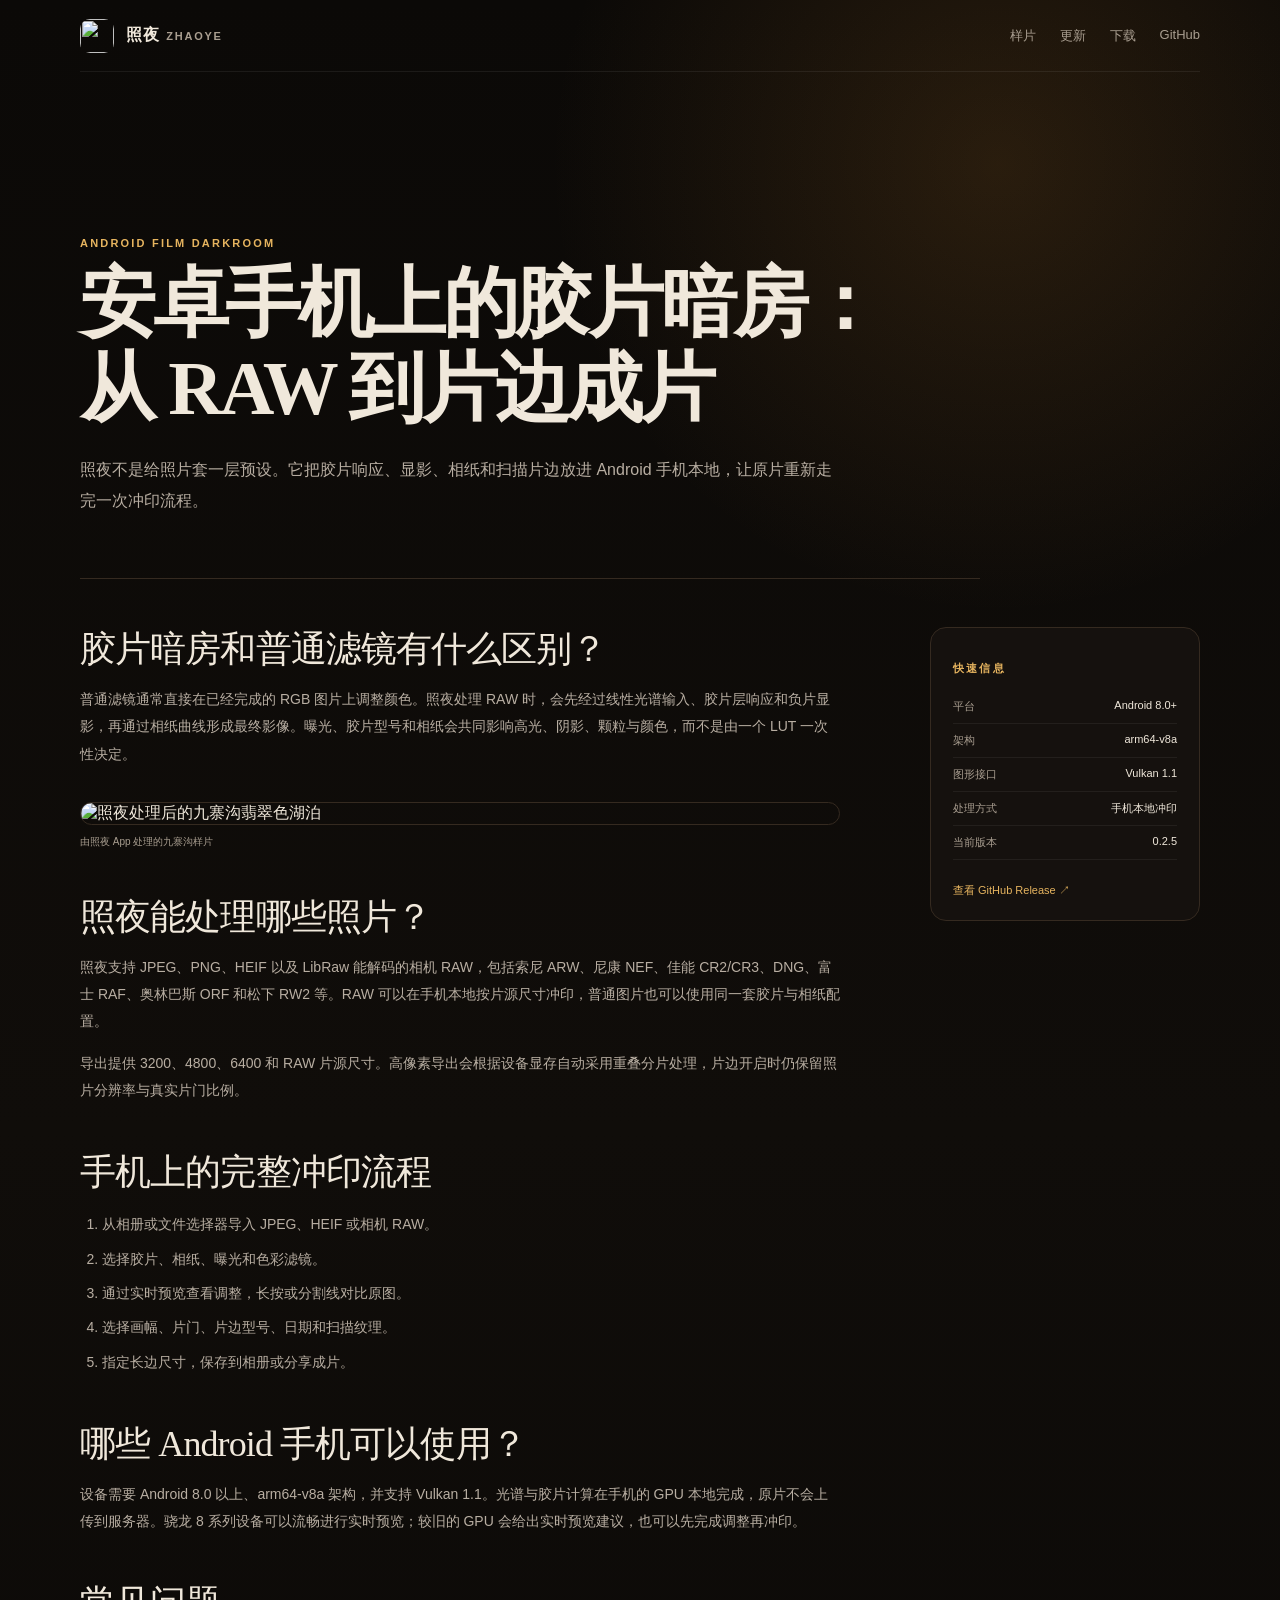
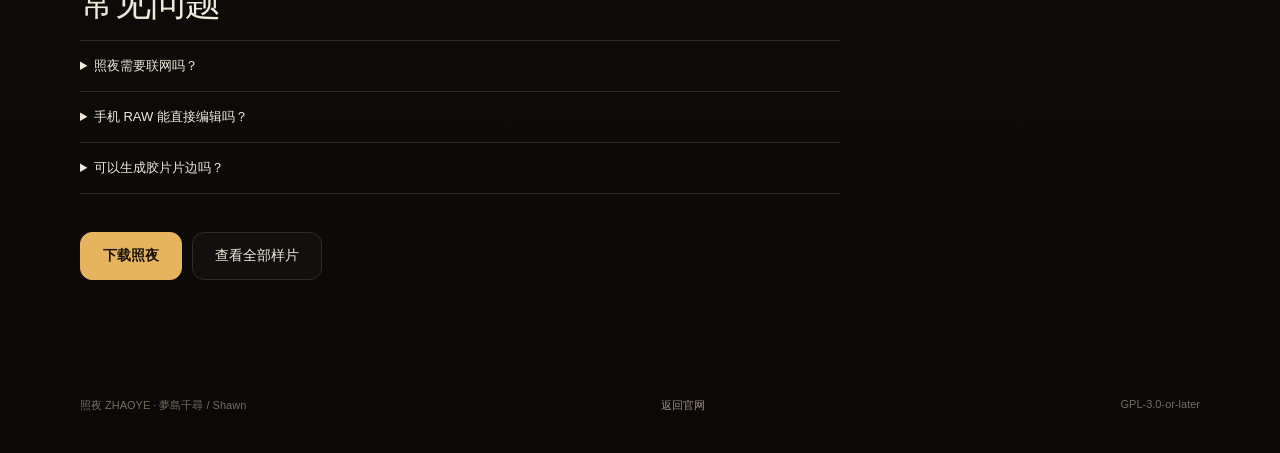
==== site/zhaoye/guides/android-film-darkroom/index.html @ 2f9734bd "完善搜索图标并新增安卓胶片暗房内容页" ====
<!doctype html>
<html lang="zh-CN">
<head>
  <meta charset="utf-8">
  <meta name="viewport" content="width=device-width,initial-scale=1">
  <meta name="description" content="了解安卓手机胶片暗房 App 照夜如何从 RAW 解码、光谱冲印、片边合成到大图导出工作，以及它和普通胶片滤镜的区别。">
  <meta name="robots" content="index,follow,max-image-preview:large">
  <meta name="theme-color" content="#0b0907">
  <link rel="canonical" href="https://zhaoye.8889.hair/guides/android-film-darkroom/">
  <meta property="og:type" content="article">
  <meta property="og:locale" content="zh_CN">
  <meta property="og:site_name" content="照夜 ZHAOYE">
  <meta property="og:title" content="安卓手机上的胶片暗房：从 RAW 到片边成片">
  <meta property="og:description" content="照夜把光谱胶片响应、显影、相纸和片边流程放进 Android 手机本地运行。">
  <meta property="og:url" content="https://zhaoye.8889.hair/guides/android-film-darkroom/">
  <meta property="og:image" content="https://zhaoye.8889.hair/assets/screenshot.jpg">
  <title>安卓胶片暗房 App｜手机 RAW 冲印与片边生成 - 照夜</title>
  <link rel="icon" href="/favicon.ico" sizes="any">
  <link rel="icon" type="image/png" sizes="48x48" href="/favicon-48.png">
  <link rel="icon" type="image/png" sizes="192x192" href="/favicon-192.png">
  <link rel="apple-touch-icon" sizes="180x180" href="/apple-touch-icon.png">
  <link rel="manifest" href="/site.webmanifest">
  <link rel="stylesheet" href="../../styles.css?v=20261101-guide">
  <script type="application/ld+json">
    {
      "@context": "https://schema.org",
      "@type": "TechArticle",
      "headline": "安卓手机上的胶片暗房：从 RAW 到片边成片",
      "description": "照夜在 Android 手机本地完成 RAW 解码、光谱胶片冲印、片边合成与大图导出。",
      "url": "https://zhaoye.8889.hair/guides/android-film-darkroom/",
      "mainEntityOfPage": "https://zhaoye.8889.hair/guides/android-film-darkroom/",
      "image": "https://zhaoye.8889.hair/assets/screenshot.jpg",
      "datePublished": "2026-11-01",
      "dateModified": "2026-11-01",
      "inLanguage": "zh-CN",
      "author": {
        "@type": "Person",
        "name": "夢島千尋 / Shawn",
        "url": "https://github.com/Shawn-SU-1"
      },
      "publisher": {
        "@type": "Organization",
        "name": "照夜 ZHAOYE",
        "logo": {
          "@type": "ImageObject",
          "url": "https://zhaoye.8889.hair/favicon-192.png"
        }
      },
      "about": ["安卓胶片暗房", "手机 RAW 冲印", "胶片片边", "Android 摄影 App"]
    }
  </script>
</head>
<body class="guide-page">
  <header class="nav shell">
    <a class="brand" href="/" aria-label="返回照夜首页">
      <img src="/favicon-192.png" alt="">
      <span>照夜 <b>ZHAOYE</b></span>
    </a>
    <nav>
      <a href="/#gallery">样片</a>
      <a href="/#changes">更新</a>
      <a href="/#download">下载</a>
      <a href="https://github.com/Shawn-SU-1/zhaoye" rel="noreferrer">GitHub</a>
    </nav>
  </header>

  <main class="guide-main shell">
    <header class="guide-hero">
      <p class="eyebrow">ANDROID FILM DARKROOM</p>
      <h1>安卓手机上的胶片暗房：<br>从 RAW 到片边成片</h1>
      <p>照夜不是给照片套一层预设。它把胶片响应、显影、相纸和扫描片边放进 Android 手机本地，让原片重新走完一次冲印流程。</p>
    </header>

    <div class="guide-layout">
      <article class="guide-article">
        <h2>胶片暗房和普通滤镜有什么区别？</h2>
        <p>普通滤镜通常直接在已经完成的 RGB 图片上调整颜色。照夜处理 RAW 时，会先经过线性光谱输入、胶片层响应和负片显影，再通过相纸曲线形成最终影像。曝光、胶片型号和相纸会共同影响高光、阴影、颗粒与颜色，而不是由一个 LUT 一次性决定。</p>

        <figure class="guide-figure">
          <img src="https://pub-861b9af8d24447979ff0d1f294ffdbcf.r2.dev/031a0d730cb34bd0f26c69a34df34408.jpg" alt="照夜处理后的九寨沟翡翠色湖泊" loading="lazy" decoding="async">
          <figcaption>由照夜 App 处理的九寨沟样片</figcaption>
        </figure>

        <h2>照夜能处理哪些照片？</h2>
        <p>照夜支持 JPEG、PNG、HEIF 以及 LibRaw 能解码的相机 RAW，包括索尼 ARW、尼康 NEF、佳能 CR2/CR3、DNG、富士 RAF、奥林巴斯 ORF 和松下 RW2 等。RAW 可以在手机本地按片源尺寸冲印，普通图片也可以使用同一套胶片与相纸配置。</p>
        <p>导出提供 3200、4800、6400 和 RAW 片源尺寸。高像素导出会根据设备显存自动采用重叠分片处理，片边开启时仍保留照片分辨率与真实片门比例。</p>

        <h2>手机上的完整冲印流程</h2>
        <ol>
          <li>从相册或文件选择器导入 JPEG、HEIF 或相机 RAW。</li>
          <li>选择胶片、相纸、曝光和色彩滤镜。</li>
          <li>通过实时预览查看调整，长按或分割线对比原图。</li>
          <li>选择画幅、片门、片边型号、日期和扫描纹理。</li>
          <li>指定长边尺寸，保存到相册或分享成片。</li>
        </ol>

        <h2>哪些 Android 手机可以使用？</h2>
        <p>设备需要 Android 8.0 以上、arm64-v8a 架构，并支持 Vulkan 1.1。光谱与胶片计算在手机的 GPU 本地完成，原片不会上传到服务器。骁龙 8 系列设备可以流畅进行实时预览；较旧的 GPU 会给出实时预览建议，也可以先完成调整再冲印。</p>

        <h2>常见问题</h2>
        <div class="guide-faq">
          <details>
            <summary>照夜需要联网吗？</summary>
            <p>冲印、预览和导出都在本机完成。联网只用于检查版本更新和打开下载页面。</p>
          </details>
          <details>
            <summary>手机 RAW 能直接编辑吗？</summary>
            <p>可以。照夜通过 LibRaw 解码 RAW，并在本地执行光谱冲印和大尺寸导出。</p>
          </details>
          <details>
            <summary>可以生成胶片片边吗？</summary>
            <p>可以。片边会按照所选画幅、片门和胶片型号生成，文字与日期保持在照片上方，不会被成片覆盖。</p>
          </details>
        </div>

        <div class="guide-actions">
          <a class="button primary" href="/#download">下载照夜</a>
          <a class="button quiet" href="/#gallery">查看全部样片</a>
        </div>
      </article>

      <aside class="guide-aside">
        <p class="eyebrow">快速信息</p>
        <dl>
          <div><dt>平台</dt><dd>Android 8.0+</dd></div>
          <div><dt>架构</dt><dd>arm64-v8a</dd></div>
          <div><dt>图形接口</dt><dd>Vulkan 1.1</dd></div>
          <div><dt>处理方式</dt><dd>手机本地冲印</dd></div>
          <div><dt>当前版本</dt><dd>0.2.5</dd></div>
        </dl>
        <a href="https://github.com/Shawn-SU-1/zhaoye/releases/latest" rel="noreferrer">查看 GitHub Release ↗</a>
      </aside>
    </div>
  </main>

  <footer class="shell">
    <span>照夜 ZHAOYE · 夢島千尋 / Shawn</span>
    <a href="/">返回官网</a>
    <span>GPL-3.0-or-later</span>
  </footer>
</body>
</html>
---- site/zhaoye/styles.css ----
:root {
  color-scheme: dark;
  --ink: #0b0907;
  --panel: #15110e;
  --panel-2: #1e1813;
  --bone: #f0e8db;
  --faint: #a99e90;
  --amber: #e6b45f;
  --line: #352a20;
  --safe: #8dbb83;
}

* { box-sizing: border-box; }
html { scroll-behavior: smooth; }
body {
  margin: 0;
  overflow-x: clip;
  background:
    radial-gradient(circle at 78% 8%, rgba(177, 116, 42, .18), transparent 28rem),
    linear-gradient(180deg, #0b0907 0%, #100d0a 55%, #0b0907 100%);
  color: var(--bone);
  font-family: "Noto Sans SC", "PingFang SC", "Microsoft YaHei", sans-serif;
}
a { color: inherit; text-decoration: none; }
.shell { width: min(1120px, calc(100% - 40px)); margin-inline: auto; }
section[id] { scroll-margin-top: 90px; }

.nav {
  position: sticky;
  top: 0;
  z-index: 60;
  min-height: 72px;
  display: flex;
  align-items: center;
  justify-content: space-between;
  border-bottom: 1px solid rgba(255,255,255,.07);
  transition: border-color .25s ease;
}
.nav::before {
  content: "";
  position: absolute;
  inset: 0;
  z-index: -1;
  border-radius: 0 0 14px 14px;
  background: rgba(11,9,7,.78);
  box-shadow: 0 10px 34px rgba(0,0,0,.2);
  backdrop-filter: blur(14px) saturate(1.08);
  opacity: 0;
  transition: opacity .25s ease;
}
.nav.is-scrolled { border-color: rgba(230,180,95,.2); }
.nav.is-scrolled::before { opacity: 1; }
.brand { display: flex; align-items: center; gap: 12px; font-weight: 700; letter-spacing: .08em; }
.brand img { width: 34px; height: 34px; border-radius: 10px; }
.brand b { color: var(--faint); font-size: 11px; letter-spacing: .16em; }
.nav nav { display: flex; gap: 24px; color: var(--faint); font-size: 13px; }
.nav nav a {
  position: relative;
  padding-block: 8px;
  transition: color .2s ease;
}
.nav nav a::after {
  content: "";
  position: absolute;
  left: 0;
  right: 0;
  bottom: 1px;
  height: 1px;
  background: var(--amber);
  transform: scaleX(0);
  transform-origin: center;
  transition: transform .22s cubic-bezier(.22,1,.36,1);
}
.nav nav a:hover,
.nav nav a.is-active { color: var(--amber); }
.nav nav a:hover::after,
.nav nav a.is-active::after { transform: scaleX(1); }

.hero {
  display: grid;
  grid-template-columns: 1.05fr .95fr;
  gap: 64px;
  align-items: center;
  min-height: 690px;
  padding-block: 74px;
}
.hero-copy { position: relative; }
.hero-lamp {
  position: absolute;
  z-index: 3;
  top: -318px;
  left: -104px;
  width: 174px;
  height: 184px;
  pointer-events: none;
  opacity: 0;
  animation: lamp-strike .62s .12s cubic-bezier(.22,1,.36,1) forwards;
}
.hero-lamp svg {
  position: relative;
  z-index: 2;
  display: block;
  width: 100%;
  height: 100%;
  overflow: visible;
  filter: drop-shadow(0 12px 24px rgba(0,0,0,.65));
}
.lamp-arm {
  fill: none;
  stroke: #7d5b36;
  stroke-width: 6;
  stroke-linecap: round;
}
.lamp-glow {
  position: absolute;
  z-index: 1;
  left: 61px;
  top: 72px;
  width: 42px;
  height: 42px;
  border-radius: 50%;
  background: radial-gradient(circle, rgba(255,241,190,.82), rgba(239,180,82,.22) 38%, transparent 72%);
  filter: blur(8px);
  animation: lamp-breathe 3.2s 1.1s ease-in-out infinite;
}
.lamp-beam {
  position: absolute;
  z-index: 0;
  top: 91px;
  left: 74px;
  width: 220px;
  height: 610px;
  transform: rotate(31deg);
  transform-origin: 50% 0;
  clip-path: polygon(44% 0, 56% 0, 100% 100%, 0 100%);
  background: linear-gradient(
    180deg,
    rgba(255,220,142,.4) 0%,
    rgba(239,180,82,.2) 46%,
    rgba(239,180,82,.06) 74%,
    transparent 100%
  );
  filter: blur(13px);
  mix-blend-mode: screen;
  opacity: 0;
  animation: beam-strike .85s .34s ease-out forwards;
}
.hero-stamp {
  position: absolute;
  top: -167px;
  left: 14px;
  display: flex;
  align-items: flex-end;
  gap: 13px;
  padding-left: 17px;
  border-left: 2px solid var(--amber);
  opacity: 0;
  animation: hero-rise .72s .2s cubic-bezier(.22,1,.36,1) forwards;
}
.hero-stamp span {
  font: 600 56px/.9 "Noto Serif SC", "Songti SC", serif;
  letter-spacing: .18em;
  color: var(--bone);
}
.hero-stamp small {
  padding-bottom: 3px;
  color: var(--amber);
  font: 700 10px/1 ui-monospace, monospace;
  letter-spacing: .24em;
}
.eyebrow { color: var(--amber); font-size: 11px; letter-spacing: .2em; font-weight: 700; }
h1 { font: 700 clamp(54px, 7.4vw, 104px)/.98 "Noto Serif SC", "Songti SC", serif; margin: 18px 0 28px; }
h1 em { color: var(--amber); font-style: normal; }
.hero-title {
  animation: title-expose 1.05s .56s cubic-bezier(.22,1,.36,1) both;
}
h2 { font: 600 clamp(32px, 4vw, 54px)/1.13 "Noto Serif SC", "Songti SC", serif; margin: 10px 0 14px; }
.lede { max-width: 580px; color: #c8beb1; font-size: 17px; line-height: 1.9; }
.hero-actions { display: flex; flex-wrap: wrap; gap: 12px; margin-top: 32px; }
.button {
  display: inline-flex;
  align-items: center;
  justify-content: center;
  min-height: 48px;
  padding: 0 22px;
  border: 1px solid var(--line);
  border-radius: 12px;
  font-size: 14px;
  transition: transform .18s ease, border-color .2s ease, background .2s ease, box-shadow .2s ease;
}
.button:hover { transform: translateY(-1px); border-color: var(--amber); }
.button.primary { background: var(--amber); color: #1a1108; border-color: var(--amber); font-weight: 700; }
.button.primary:hover { box-shadow: 0 10px 30px rgba(230,180,95,.14); }
.button:active { transform: translateY(0) scale(.98); }
.button.quiet { background: rgba(255,255,255,.025); }
.button.full { width: 100%; }
.meta-line { display: flex; flex-wrap: wrap; gap: 8px; margin-top: 24px; }
.meta-line span { color: var(--faint); border: 1px solid var(--line); border-radius: 999px; padding: 6px 10px; font-size: 11px; }
#version-badge { color: var(--amber); border-color: #5a4122; }

.hero-visual { position: relative; display: flex; justify-content: center; }
.device {
  width: min(340px, 82vw);
  padding: 10px;
  border: 1px solid #403326;
  border-radius: 34px;
  background: #050403;
  box-shadow: 0 44px 100px rgba(0,0,0,.55), 0 0 0 10px rgba(255,255,255,.025);
  transform: rotate(2.5deg);
}
.device img { display: block; width: 100%; border-radius: 26px; }
.film-label {
  position: absolute;
  bottom: 18px;
  left: -28px;
  padding: 9px 13px;
  border: 1px solid #604521;
  border-radius: 8px;
  background: rgba(10,8,6,.9);
  color: var(--amber);
  font: 10px/1.2 ui-monospace, monospace;
  letter-spacing: .1em;
  transform: rotate(-5deg);
}
.hero-copy > .eyebrow { animation: hero-rise .62s .48s cubic-bezier(.22,1,.36,1) both; }
.hero .lede { animation: hero-rise .68s .76s cubic-bezier(.22,1,.36,1) both; }
.hero-actions { animation: hero-rise .68s .9s cubic-bezier(.22,1,.36,1) both; }
.meta-line { animation: hero-rise .68s 1.02s cubic-bezier(.22,1,.36,1) both; }
.device { opacity: 0; animation: device-expose 1.05s .4s cubic-bezier(.22,1,.36,1) forwards; }
.film-label { opacity: 0; animation: label-in .62s 1.05s ease-out forwards; }

@keyframes lamp-strike {
  0% { opacity: 0; transform: translate(-8px, 10px) scale(.94); }
  100% { opacity: 1; transform: translate(0, 0) scale(1); }
}
@keyframes lamp-breathe {
  0%, 100% { opacity: .58; transform: scale(.9); }
  50% { opacity: .9; transform: scale(1.08); }
}
@keyframes beam-strike {
  0% { opacity: 0; transform: rotate(31deg) scaleY(.08); }
  58% { opacity: .58; }
  100% { opacity: .34; transform: rotate(31deg) scaleY(1); }
}
@keyframes title-expose {
  0% { opacity: .24; filter: brightness(.35); text-shadow: none; }
  48% { opacity: 1; filter: brightness(1.22); text-shadow: 0 0 26px rgba(239,180,82,.16); }
  100% { opacity: 1; filter: brightness(1); text-shadow: 0 0 30px rgba(239,180,82,.08); }
}
@keyframes hero-rise {
  0% { opacity: 0; transform: translateY(10px); }
  100% { opacity: 1; transform: translateY(0); }
}
@keyframes device-expose {
  0% { opacity: 0; filter: brightness(.7); transform: translateY(24px) scale(.94) rotate(2.5deg); }
  100% { opacity: 1; filter: brightness(1); transform: translateY(0) scale(1) rotate(2.5deg); }
}
@keyframes label-in {
  0% { opacity: 0; transform: translateY(7px) rotate(-5deg); }
  100% { opacity: 1; transform: translateY(0) rotate(-5deg); }
}

.reveal {
  opacity: 0;
  transform: translateY(14px);
  transition:
    opacity .56s ease var(--reveal-delay, 0ms),
    transform .64s cubic-bezier(.22,1,.36,1) var(--reveal-delay, 0ms);
}
.reveal.is-visible {
  opacity: 1;
  transform: translateY(0);
}

.gallery-section { padding-block: 40px; border-top: 1px solid rgba(255,255,255,.07); }
.gallery-head {
  max-width: none;
  display: flex;
  align-items: flex-end;
  justify-content: space-between;
  gap: 44px;
  margin-bottom: 24px;
}
.gallery-head > div { flex: 0 1 560px; }
.gallery-head > p { flex: 1 1 340px; max-width: 440px; margin: 0 0 8px; }
.gallery-layout {
  display: grid;
  grid-template-columns: minmax(0, 1fr) minmax(240px, 300px);
  gap: 18px;
  align-items: stretch;
}
.gallery-main { min-width: 0; }
.gallery-grid {
  display: flex;
  gap: 15px;
  min-width: 0;
  padding: 2px 0 16px;
  overflow-x: auto;
  overscroll-behavior-inline: contain;
  scroll-snap-type: x mandatory;
  scrollbar-width: none;
}
.gallery-grid::-webkit-scrollbar { display: none; }
.gallery-grid > figure {
  flex: 0 0 calc((100% - 30px) / 3);
  width: calc((100% - 30px) / 3);
  scroll-snap-align: start;
}
.gallery-grid > figure {
  position: relative;
  display: flex;
  flex-direction: column;
  margin: 0;
  min-width: 0;
  overflow: hidden;
  border: 1px solid var(--line);
  border-radius: 16px;
  background: var(--panel);
  box-shadow: 0 12px 34px rgba(0, 0, 0, .14);
  transition: border-color .35s ease, box-shadow .35s ease, transform .45s cubic-bezier(.22,1,.36,1);
}
.gallery-grid figure::after {
  content: "";
  position: absolute;
  inset: 0;
  pointer-events: none;
  border-radius: inherit;
  background: linear-gradient(125deg, rgba(255,255,255,.07), transparent 28%, transparent 72%, rgba(0,0,0,.12));
  opacity: .55;
  transition: opacity .35s ease;
}
.gallery-grid figure:hover {
  transform: translateY(-4px);
  border-color: rgba(222, 167, 76, .58);
  box-shadow: 0 24px 54px rgba(0, 0, 0, .32);
}
.gallery-grid figure:hover::after { opacity: .85; }
.gallery-grid figure button { aspect-ratio: 4 / 3; }
.gallery-grid figure button {
  flex: 1;
  min-height: 0;
  position: relative;
  z-index: 1;
}
.gallery-grid button {
  display: block;
  width: 100%;
  max-width: 100%;
  padding: 0;
  border: 0;
  background: transparent;
  cursor: zoom-in;
}
.gallery-grid img {
  display: block;
  width: 100%;
  height: 100%;
  object-fit: cover;
  transition: transform .72s cubic-bezier(.22,1,.36,1), filter .5s ease;
}
.gallery-grid figure:hover img { transform: scale(1.035); filter: brightness(1.07) saturate(1.03); }
.gallery-grid button:active img { transform: scale(.985); }
.gallery-grid button:focus-visible { outline: 2px solid var(--amber); outline-offset: -5px; }
.gallery-grid figcaption {
  display: flex;
  align-items: center;
  gap: 9px;
  padding: 13px 15px;
  color: var(--bone);
  font-size: 12px;
  min-height: 45px;
  background: rgba(15, 12, 9, .94);
}
.gallery-grid figcaption span { color: var(--amber); font: 9px/1 ui-monospace, monospace; }
.gallery-grid figcaption em {
  margin-left: auto;
  color: var(--faint);
  font: 9px/1 ui-monospace, monospace;
  font-style: normal;
  letter-spacing: .08em;
}
.gallery-grid figcaption::after {
  content: "↗";
  margin-left: 6px;
  color: var(--faint);
  font-size: 13px;
  transition: color .25s ease, transform .25s ease;
}
.gallery-grid figure:hover figcaption::after {
  color: var(--amber);
  transform: translate(2px, -2px);
}
.gallery-end {
  position: relative;
  min-height: 100%;
  overflow: hidden;
  display: flex;
  flex-direction: column;
  justify-content: flex-end;
  gap: 15px;
  padding: clamp(20px, 2vw, 26px);
  border: 1px solid #654720;
  border-radius: 16px;
  background:
    radial-gradient(circle at 86% 16%, rgba(222,167,76,.2), transparent 30%),
    linear-gradient(145deg, #18120c, #0d0b09 70%);
}
.gallery-end::before {
  content: "";
  position: absolute;
  inset: 0;
  background:
    repeating-linear-gradient(90deg, transparent 0 23px, rgba(255,255,255,.035) 24px 25px),
    linear-gradient(transparent 70%, rgba(0,0,0,.35));
  mask-image: linear-gradient(to bottom, transparent, #000 45%);
  pointer-events: none;
}
.gallery-end > * { position: relative; z-index: 1; }
.gallery-end h3 {
  max-width: 520px;
  margin: 0;
  color: var(--bone);
  font: 500 clamp(22px, 2vw, 29px)/1.22 Georgia, "Songti SC", serif;
  letter-spacing: -.03em;
}
.gallery-end a {
  width: max-content;
  color: var(--amber);
  font-size: 12px;
  text-decoration: none;
  border-bottom: 1px solid rgba(222,167,76,.4);
  padding-bottom: 4px;
}
.gallery-end a span { display: inline-block; transition: transform .25s ease; }
.gallery-end a:hover span { transform: translate(2px, -2px); }

.gallery-controls {
  display: grid;
  grid-template-columns: auto minmax(80px, 1fr) auto;
  align-items: center;
  gap: 12px;
  margin: 0 0 10px;
  color: var(--faint);
  font-size: 11px;
}
.gallery-count {
  display: flex;
  align-items: center;
  gap: 11px;
  white-space: nowrap;
}
.gallery-count span { letter-spacing: .08em; }
.gallery-count b {
  color: var(--bone);
  font: 500 11px/1 ui-monospace, monospace;
  letter-spacing: .08em;
}
.gallery-buttons { display: flex; gap: 7px; }
.gallery-controls button {
  min-width: 72px;
  height: 42px;
  padding: 0 12px;
  display: inline-flex;
  align-items: center;
  justify-content: center;
  gap: 6px;
  border: 1px solid var(--line);
  border-radius: 12px;
  background: var(--panel);
  color: var(--bone);
  font: 500 11px/1 "Noto Sans SC", sans-serif;
  cursor: pointer;
  transition: border-color .22s ease, background .22s ease, color .22s ease, transform .22s ease;
}
.gallery-controls button span { color: var(--amber); font-size: 16px; }
.gallery-controls button b { font-weight: 500; }
.gallery-controls button:hover {
  border-color: rgba(230,180,95,.62);
  background: #241b12;
  transform: translateY(-1px);
}
.gallery-controls button:focus-visible { outline: 2px solid var(--amber); outline-offset: 2px; }
#gallery-play {
  min-width: 78px;
  border-color: #765326;
  background: rgba(230,180,95,.08);
  color: var(--amber);
}
#gallery-play[aria-pressed="false"] {
  border-color: var(--line);
  background: var(--panel);
  color: var(--bone);
}
.gallery-controls button:disabled { opacity: .3; cursor: default; }
.gallery-progress {
  display: block;
  height: 1px;
  overflow: hidden;
  background: rgba(255,255,255,.1);
}
.gallery-progress > span {
  display: block;
  width: 9.09%;
  height: 100%;
  background: var(--amber);
  transform-origin: left center;
  transition: width .24s ease;
}
.gallery-next-section {
  display: grid;
  grid-template-columns: auto 1fr auto;
  align-items: center;
  gap: 18px;
  width: min(100%, 620px);
  margin: 10px auto 0;
  padding: 14px 2px 4px;
  border-top: 1px solid rgba(255,255,255,.07);
  color: var(--faint);
  text-decoration: none;
}
.gallery-next-section span { font: 9px/1 ui-monospace, monospace; letter-spacing: .1em; }
.gallery-next-section b {
  color: var(--bone);
  font: 500 clamp(18px, 2vw, 24px)/1.2 Georgia, "Songti SC", serif;
  letter-spacing: -.02em;
}
.gallery-next-section i {
  color: var(--amber);
  font-size: 18px;
  font-style: normal;
  animation: next-hint 1.8s ease-in-out infinite;
}
@keyframes next-hint {
  0%, 100% { transform: translateY(-1px); }
  50% { transform: translateY(4px); }
}

.visitor-section { padding-block: 32px 100px; border-top: 1px solid rgba(255,255,255,.07); }
.visitor-head { max-width: 680px; }
.visitor-stats {
  display: grid;
  grid-template-columns: repeat(4, minmax(0, 1fr));
  gap: 12px;
}
.visitor-stats article {
  min-width: 0;
  padding: 22px 18px;
  border: 1px solid var(--line);
  border-radius: 16px;
  background: linear-gradient(145deg, var(--panel-2), var(--panel));
}
.visitor-stats strong {
  display: block;
  overflow: hidden;
  color: var(--amber);
  font: 600 30px/1.1 ui-monospace, monospace;
  text-overflow: ellipsis;
  white-space: nowrap;
}
.visitor-stats span { display: block; margin-top: 8px; color: var(--faint); font-size: 11px; }
.visitor-map-card {
  margin-top: 14px;
  padding: 22px;
  border: 1px solid var(--line);
  border-radius: 20px;
  background: #0e0b09;
}
.map-title { display: flex; align-items: baseline; justify-content: space-between; gap: 16px; margin-bottom: 12px; }
.map-title h3 { margin: 0; color: var(--bone); font-size: 16px; }
.map-title span { color: var(--faint); font-size: 10px; }
.visitor-map {
  position: relative;
  width: 100%;
  aspect-ratio: 2 / 1;
  overflow: hidden;
  border-radius: 14px;
  background:
    radial-gradient(circle at 72% 43%, rgba(230,180,95,.08), transparent 24%),
    #100d0a;
}
.visitor-map > img {
  position: absolute;
  inset: 0;
  width: 100%;
  height: 100%;
  object-fit: contain;
  opacity: .88;
}
.visitor-map-points { position: absolute; inset: 0; }
.map-point {
  position: absolute;
  width: var(--size);
  height: var(--size);
  min-width: 9px;
  min-height: 9px;
  padding: 0;
  border: 1px solid #ffd58c;
  border-radius: 50%;
  background: rgba(230,180,95,.9);
  box-shadow: 0 0 14px rgba(230,180,95,.65);
  transform: translate(-50%, -50%);
  cursor: help;
  opacity: 0;
  animation: marker-in .42s var(--marker-delay, 0ms) cubic-bezier(.22,1,.36,1) forwards;
}
.map-point::before {
  content: "";
  position: absolute;
  inset: -9px;
  border: 1px solid rgba(230,180,95,.36);
  border-radius: 50%;
  opacity: 0;
}
.map-point:hover::before,
.map-point:focus-visible::before {
  animation: map-pulse 1.1s ease-out;
}
@keyframes map-pulse {
  0% { transform: scale(.65); opacity: .8; }
  75%, 100% { transform: scale(1.55); opacity: 0; }
}
@keyframes marker-in {
  0% { opacity: 0; transform: translate(-50%, -50%) scale(.45); }
  70% { opacity: 1; transform: translate(-50%, -50%) scale(1.14); }
  100% { opacity: 1; transform: translate(-50%, -50%) scale(1); }
}
@keyframes place-in {
  0% { opacity: 0; transform: translateY(5px); }
  100% { opacity: 1; transform: translateY(0); }
}
.visitor-map-empty {
  position: absolute;
  left: 50%;
  top: 50%;
  margin: 0;
  color: var(--faint);
  font-size: 12px;
  transform: translate(-50%, -50%);
}
.visitor-places { display: flex; flex-wrap: wrap; gap: 7px; margin-top: 13px; }
.visitor-places span {
  display: inline-flex;
  gap: 7px;
  align-items: center;
  padding: 7px 10px;
  border: 1px solid #413326;
  border-radius: 999px;
  background: #17120e;
  color: #c9beb1;
  font-size: 11px;
  animation: place-in .38s cubic-bezier(.22,1,.36,1) both;
}
.visitor-places b { color: var(--amber); font-size: 10px; font-weight: 500; }
.visitor-places .place-empty { color: var(--faint); }

.photo-lightbox {
  position: fixed;
  inset: 0;
  z-index: 70;
  display: grid;
  place-items: center;
  padding: 38px;
  background: rgba(4,3,2,.94);
  backdrop-filter: blur(12px);
  opacity: 0;
  visibility: hidden;
  pointer-events: none;
  transition: opacity .28s ease, visibility .28s step-end;
}
.photo-lightbox.is-open {
  opacity: 1;
  visibility: visible;
  pointer-events: auto;
  transition: opacity .28s ease, visibility 0s;
}
.photo-lightbox[hidden] { display: none; }
.photo-lightbox img {
  max-width: min(94vw, 1500px);
  max-height: 88vh;
  object-fit: contain;
  border-radius: 12px;
  box-shadow: 0 30px 100px rgba(0,0,0,.65);
  opacity: 0;
  transform: translateY(14px) scale(.94);
  transition: opacity .28s ease, transform .34s cubic-bezier(.22,1,.36,1);
}
.photo-lightbox img.is-changing { opacity: .25; transform: translateY(4px) scale(.985); }
.photo-lightbox.is-open img {
  opacity: 1;
  transform: translateY(0) scale(1);
}
.lightbox-nav {
  position: fixed;
  top: 50%;
  z-index: 2;
  width: 48px;
  height: 48px;
  border: 1px solid rgba(255,255,255,.16);
  border-radius: 50%;
  background: rgba(20,16,12,.76);
  color: var(--bone);
  font-size: 20px;
  cursor: pointer;
  transform: translateY(-50%);
  transition: border-color .2s ease, background .2s ease;
}
.lightbox-prev { left: clamp(12px, 3vw, 42px); }
.lightbox-next { right: clamp(12px, 3vw, 42px); }
.lightbox-nav:hover { border-color: var(--amber); background: rgba(35,27,19,.94); }
.lightbox-caption {
  position: fixed;
  left: 50%;
  bottom: 18px;
  z-index: 2;
  display: flex;
  align-items: center;
  gap: 10px;
  max-width: calc(100vw - 150px);
  padding: 8px 12px;
  border: 1px solid rgba(255,255,255,.12);
  border-radius: 999px;
  background: rgba(14,11,9,.82);
  color: var(--bone);
  transform: translateX(-50%);
  backdrop-filter: blur(10px);
}
.lightbox-caption span { color: var(--amber); font: 9px/1 ui-monospace, monospace; }
.lightbox-caption b { overflow: hidden; font-size: 11px; font-weight: 500; text-overflow: ellipsis; white-space: nowrap; }
.lightbox-close {
  position: fixed;
  top: 22px;
  right: 26px;
  width: 46px;
  height: 46px;
  border: 1px solid rgba(255,255,255,.18);
  border-radius: 50%;
  background: rgba(20,16,12,.8);
  color: var(--bone);
  font-size: 26px;
  cursor: pointer;
  z-index: 3;
  transition: transform .2s ease, border-color .2s ease;
}
.lightbox-close:hover {
  transform: rotate(90deg);
  border-color: var(--amber);
}

.download-section, .changes, .about { padding-block: 100px; border-top: 1px solid rgba(255,255,255,.07); }
.section-head { max-width: 680px; margin-bottom: 34px; }
.section-head > p:last-child { color: var(--faint); line-height: 1.8; }
.download-grid {
  display: grid;
  grid-template-columns: repeat(auto-fit, minmax(230px, 1fr));
  gap: 14px;
}
.download-card {
  min-height: 260px;
  padding: 26px;
  display: flex;
  flex-direction: column;
  border: 1px solid var(--line);
  border-radius: 18px;
  background: linear-gradient(145deg, var(--panel-2), var(--panel));
}
.download-card.featured { border-color: #7b5727; box-shadow: inset 0 1px rgba(255,255,255,.05); }
.download-card .tag { color: var(--amber); font-size: 10px; letter-spacing: .14em; }
.download-card h3 { margin: 18px 0 8px; font-size: 22px; }
.download-card p { color: var(--faint); font-size: 13px; line-height: 1.7; flex: 1; }
.download-card small { color: #7f7468; text-align: center; margin-top: 9px; }

.checksum {
  margin-top: 14px;
  padding: 16px 18px;
  display: flex;
  align-items: center;
  justify-content: space-between;
  gap: 16px;
  border: 1px solid var(--line);
  border-radius: 14px;
  background: #0e0b09;
}
.checksum span { display: block; color: var(--faint); font-size: 10px; margin-bottom: 6px; }
code { color: var(--safe); font: 11px/1.6 ui-monospace, SFMono-Regular, Consolas, monospace; overflow-wrap: anywhere; }
.checksum button {
  flex: none;
  border: 1px solid var(--line);
  border-radius: 9px;
  background: transparent;
  color: var(--bone);
  padding: 9px 12px;
  cursor: pointer;
}

.changes-head {
  display: flex;
  align-items: flex-end;
  justify-content: space-between;
  gap: 28px;
  margin-bottom: 34px;
}
.changes-head .section-head { margin-bottom: 0; }
.changes-tools {
  flex: none;
  display: flex;
  align-items: center;
  gap: 14px;
  padding-bottom: 6px;
}
.github-star-link {
  display: grid;
  grid-template-columns: auto 1fr;
  align-items: center;
  column-gap: 9px;
  min-width: 160px;
  padding: 9px 12px;
  border: 1px solid #6a4b22;
  border-radius: 11px;
  background: rgba(230,180,95,.07);
}
.github-star-link > span {
  grid-row: 1 / 3;
  color: var(--amber);
  font-size: 22px;
}
.github-star-link b { font-size: 12px; }
.github-star-link small { color: var(--faint); font-size: 9px; }
.github-star-link:hover { border-color: var(--amber); }
.carousel-controls {
  flex: none;
  display: flex;
  align-items: center;
  gap: 9px;
  padding-bottom: 6px;
}
.carousel-controls button {
  width: 42px;
  height: 42px;
  border: 1px solid var(--line);
  border-radius: 50%;
  background: var(--panel);
  color: var(--bone);
  font-size: 19px;
  cursor: pointer;
  transition: border-color .2s, color .2s;
}
.carousel-controls button:hover { border-color: var(--amber); color: var(--amber); }
.carousel-controls button:active,
.checksum button:active,
footer button:active { transform: scale(.96); }
.carousel-controls button:disabled { opacity: .3; cursor: default; }
.carousel-controls span { min-width: 48px; color: var(--faint); font: 10px/1 ui-monospace, monospace; text-align: center; }

.changelog-viewport {
  overflow: hidden;
  -webkit-mask-image: linear-gradient(90deg, #000 0%, #000 67%, rgba(0,0,0,.58) 88%, transparent 100%);
  mask-image: linear-gradient(90deg, #000 0%, #000 67%, rgba(0,0,0,.58) 88%, transparent 100%);
}
.changelog-track {
  display: flex;
  gap: 18px;
  overflow-x: auto;
  overscroll-behavior-x: contain;
  scroll-behavior: smooth;
  scroll-snap-type: x mandatory;
  scrollbar-width: none;
  padding: 2px 14vw 14px 2px;
}
.changelog-track::-webkit-scrollbar { display: none; }
.release-card {
  flex: 0 0 min(440px, calc(100vw - 68px));
  min-height: 400px;
  padding: 30px;
  scroll-snap-align: start;
  transform-origin: left center;
  transition: opacity .25s ease, filter .25s ease, transform .25s ease;
  border: 1px solid var(--line);
  border-radius: 22px;
  background:
    linear-gradient(155deg, rgba(255,255,255,.035), transparent 42%),
    linear-gradient(145deg, #1b1510, #100d0a);
  box-shadow: 0 22px 70px rgba(0,0,0,.25);
}
.release-card.latest { border-color: #765326; }
.release-card.is-current {
  border-color: rgba(230,180,95,.62);
  box-shadow: 0 26px 78px rgba(0,0,0,.32), 0 0 0 1px rgba(230,180,95,.08);
}
.release-card.release-loading { color: var(--faint); align-items: center; justify-content: center; }
.release-topline { display: flex; align-items: center; gap: 9px; color: var(--faint); font: 10px/1 ui-monospace, monospace; }
.latest-badge { padding: 5px 8px; border: 1px solid #6c4d25; border-radius: 999px; color: var(--amber); background: rgba(230,180,95,.08); }
.release-card h3 { margin: 20px 0 8px; font-size: 27px; font-weight: 600; }
.release-summary { min-height: 48px; margin: 0 0 22px; color: var(--faint); font-size: 13px; line-height: 1.75; }
.release-group + .release-group { margin-top: 18px; padding-top: 16px; border-top: 1px solid rgba(255,255,255,.07); }
.release-group h4 { margin: 0 0 8px; color: var(--amber); font-size: 11px; letter-spacing: .08em; }
.release-group ul { margin: 0; padding-left: 18px; color: #c9bfb3; font-size: 13px; line-height: 1.8; }
.release-group li + li { margin-top: 4px; }
.features {
  display: grid;
  grid-template-columns: repeat(4, 1fr);
  border: 1px solid var(--line);
  border-radius: 18px;
  overflow: hidden;
  background: var(--panel);
}
.features article { padding: 28px; border-right: 1px solid var(--line); }
.features article:last-child { border-right: 0; }
.features b { display: block; color: var(--amber); font: 600 30px/1.1 "Noto Serif SC", serif; }
.features span { display: block; margin-top: 10px; color: var(--faint); font-size: 12px; line-height: 1.6; }

.about { display: grid; grid-template-columns: 1fr 1fr; gap: 80px; }
.about-copy { color: var(--faint); line-height: 1.9; }
.about-copy code { display: block; margin-top: 10px; }

footer {
  display: flex;
  justify-content: space-between;
  gap: 20px;
  padding-block: 28px 40px;
  color: #766b60;
  font-size: 11px;
}
footer button {
  padding: 0;
  border: 0;
  background: transparent;
  color: #9a8c7c;
  font: inherit;
  cursor: pointer;
}
footer button:hover { color: var(--amber); }

.cookie-consent {
  position: fixed;
  z-index: 80;
  left: 50%;
  bottom: 18px;
  width: min(760px, calc(100% - 28px));
  padding: 22px 24px;
  display: grid;
  grid-template-columns: minmax(0, 1fr) auto;
  align-items: end;
  gap: 22px;
  border: 1px solid #765326;
  border-radius: 18px;
  background: rgba(18,14,10,.97);
  box-shadow: 0 24px 80px rgba(0,0,0,.6);
  backdrop-filter: blur(16px);
  opacity: 0;
  transform: translate(-50%, 18px);
  transition: opacity .3s ease, transform .34s cubic-bezier(.22,1,.36,1);
}
.cookie-consent.is-visible {
  opacity: 1;
  transform: translate(-50%, 0);
}
.cookie-consent[hidden] { display: none; }
.cookie-consent h3 { margin: 7px 0 8px; font-size: 19px; }
.cookie-consent p:last-child { max-width: 570px; margin: 0; color: var(--faint); font-size: 11px; line-height: 1.65; }
.cookie-actions { display: flex; gap: 8px; }
.cookie-actions .button { padding-inline: 15px; white-space: nowrap; }

.guide-main { padding-block: 154px 90px; }
.guide-hero {
  max-width: 900px;
  padding-bottom: 46px;
  border-bottom: 1px solid var(--line);
}
.guide-hero h1 {
  max-width: 850px;
  margin: 12px 0 24px;
  font: 600 clamp(42px, 6vw, 76px)/1.12 "Noto Serif SC", serif;
  letter-spacing: -.045em;
}
.guide-hero > p:last-child {
  max-width: 760px;
  color: #b8aea2;
  font-size: 16px;
  line-height: 1.9;
}
.guide-layout {
  display: grid;
  grid-template-columns: minmax(0, 1fr) 270px;
  align-items: start;
  gap: clamp(36px, 7vw, 82px);
  padding-top: 48px;
}
.guide-article { max-width: 760px; }
.guide-article h2 {
  margin: 46px 0 14px;
  color: var(--bone);
  font: 500 clamp(25px, 3vw, 36px)/1.25 "Noto Serif SC", serif;
  letter-spacing: -.025em;
}
.guide-article h2:first-child { margin-top: 0; }
.guide-article p,
.guide-article li {
  color: #b8aea2;
  font-size: 14px;
  line-height: 1.95;
}
.guide-article ol { padding-left: 22px; }
.guide-article li + li { margin-top: 7px; }
.guide-figure { margin: 34px 0; }
.guide-figure img {
  display: block;
  width: 100%;
  border: 1px solid var(--line);
  border-radius: 15px;
}
.guide-figure figcaption {
  margin-top: 10px;
  color: var(--faint);
  font-size: 10px;
}
.guide-faq { border-top: 1px solid var(--line); }
.guide-faq details { border-bottom: 1px solid var(--line); }
.guide-faq summary {
  padding: 16px 0;
  color: var(--bone);
  font-size: 13px;
  cursor: pointer;
}
.guide-faq p { margin: 0 0 16px; }
.guide-actions { display: flex; flex-wrap: wrap; gap: 10px; margin-top: 38px; }
.guide-aside {
  position: sticky;
  top: 115px;
  padding: 22px;
  border: 1px solid var(--line);
  border-radius: 16px;
  background: var(--panel);
}
.guide-aside dl,
.guide-aside dd { margin: 0; }
.guide-aside dl { margin-block: 14px 20px; }
.guide-aside dl div {
  display: flex;
  justify-content: space-between;
  gap: 12px;
  padding: 9px 0;
  border-bottom: 1px solid rgba(255,255,255,.06);
  font-size: 11px;
}
.guide-aside dt { color: var(--faint); }
.guide-aside dd { color: var(--bone); text-align: right; }
.guide-aside > a { color: var(--amber); font-size: 11px; text-decoration: none; }
.guide-page footer a { color: #9a8c7c; text-decoration: none; }
.guide-page footer a:hover { color: var(--amber); }

@media (max-width: 820px) {
  .shell { width: min(100% - 28px, 680px); }
  .nav nav { gap: 12px; }
  .hero { grid-template-columns: 1fr; min-height: auto; gap: 44px; padding-block: 60px; }
  .hero-copy { order: 1; padding-top: 130px; }
  .hero-lamp {
    top: 0;
    left: -6px;
    width: 130px;
    height: 138px;
  }
  .lamp-glow { left: 46px; top: 54px; width: 32px; height: 32px; }
  .lamp-beam { left: 55px; top: 68px; width: 112px; height: 270px; }
  .hero-stamp { top: 24px; left: 104px; gap: 9px; padding-left: 13px; }
  .hero-stamp span { font-size: 47px; }
  .hero-stamp small { font-size: 8px; }
  .hero-visual { order: 2; }
  .gallery-head { align-items: flex-start; flex-direction: column; gap: 8px; }
  .gallery-head > div { flex-basis: auto; }
  .gallery-head > p { flex-basis: auto; max-width: 620px; }
  .gallery-section { padding-block: 48px; }
  .gallery-layout { display: flex; flex-direction: column; gap: 14px; }
  .gallery-main { order: 2; }
  .gallery-end {
    order: 1;
    min-height: 0;
    padding: 18px 20px;
    gap: 8px;
  }
  .gallery-end h3 { font-size: 20px; }
  .gallery-grid > figure {
    flex-basis: calc((100% - 15px) / 2);
    width: calc((100% - 15px) / 2);
  }
  .visitor-stats { grid-template-columns: repeat(2, minmax(0, 1fr)); }
  .cookie-consent { grid-template-columns: 1fr; align-items: stretch; }
  .download-grid { grid-template-columns: 1fr; }
  .download-card { min-height: 220px; }
  .about { grid-template-columns: 1fr; gap: 24px; }
  .changes-head { align-items: flex-start; flex-direction: column; }
  .changes-tools { width: 100%; align-items: stretch; flex-direction: column-reverse; }
  .carousel-controls { width: 100%; justify-content: flex-end; }
  .github-star-link { justify-content: center; }
  .release-card { flex-basis: min(390px, calc(100vw - 88px)); padding: 24px; }
  .features { grid-template-columns: 1fr 1fr; }
  .features article:nth-child(2) { border-right: 0; }
  .features article:nth-child(-n+2) { border-bottom: 1px solid var(--line); }
  .checksum, footer { align-items: flex-start; flex-direction: column; }
  .guide-main { padding-block: 126px 70px; }
  .guide-layout { grid-template-columns: 1fr; gap: 30px; }
  .guide-aside { position: static; order: -1; }
}

@media (max-width: 600px) {
  .brand span { display: none; }
  .nav nav {
    gap: 8px;
    max-width: calc(100% - 50px);
    overflow-x: auto;
    font-size: 11px;
    scrollbar-width: none;
    white-space: nowrap;
  }
  .nav nav::-webkit-scrollbar { display: none; }
  .gallery-section { padding-block: 56px; }
  .gallery-grid {
    display: flex;
    gap: 12px;
    margin-inline: -14px;
    padding: 2px 14px 18px;
    overflow-x: auto;
    overscroll-behavior-inline: contain;
    scroll-snap-type: x mandatory;
    scroll-padding-inline: 14px;
    scrollbar-width: none;
  }
  .gallery-grid::-webkit-scrollbar { display: none; }
  .gallery-controls { grid-template-columns: 1fr; gap: 10px; }
  .gallery-count { justify-content: space-between; }
  .gallery-buttons {
    display: grid;
    grid-template-columns: repeat(3, minmax(0, 1fr));
    gap: 7px;
  }
  .gallery-controls button {
    width: 100%;
    min-width: 0;
    padding-inline: 7px;
  }
  .gallery-grid > figure {
    flex: 0 0 min(82vw, 360px);
    width: min(82vw, 360px);
    scroll-snap-align: start;
  }
  .gallery-grid figure:nth-child(1) button,
  .gallery-grid figure:nth-child(n+2) button { aspect-ratio: 4 / 3; }
  .gallery-grid > figure:hover { transform: none; box-shadow: 0 12px 34px rgba(0,0,0,.14); }
  .gallery-grid figcaption { min-height: 42px; }
  .lightbox-caption { bottom: 12px; }
}

@media (max-width: 480px) {
  h1 { font-size: 52px; }
  .hero-copy { padding-top: 112px; }
  .hero-stamp { left: 94px; }
  .hero-stamp span { font-size: 42px; }
  .features { grid-template-columns: 1fr; }
  .features article { border-right: 0; border-bottom: 1px solid var(--line); }
  .features article:last-child { border-bottom: 0; }
  .gallery-grid > figure {
    flex-basis: min(86vw, 350px);
    width: min(86vw, 350px);
  }
  .visitor-stats { grid-template-columns: repeat(2, minmax(0, 1fr)); }
  .visitor-map-card { padding: 12px; }
  .map-title { align-items: flex-start; flex-direction: column; gap: 4px; }
  .cookie-actions { flex-direction: column; }
  .photo-lightbox { padding: 18px; }
  .lightbox-close { top: 14px; right: 14px; }
  .lightbox-nav { width: 40px; height: 40px; font-size: 17px; }
  .lightbox-prev { left: 8px; }
  .lightbox-next { right: 8px; }
  .lightbox-caption { max-width: calc(100vw - 112px); }
  .film-label { left: 0; }
}

@media (prefers-reduced-motion: reduce) {
  html { scroll-behavior: auto; }
  *, *::before, *::after {
    animation-duration: .01ms !important;
    animation-iteration-count: 1 !important;
    transition-duration: .01ms !important;
    scroll-behavior: auto !important;
  }
  .hero-lamp,
  .hero-stamp {
    opacity: 1 !important;
    transform: none !important;
  }
  .lamp-beam { opacity: .2 !important; transform: rotate(31deg) !important; }
  .hero-title { filter: none !important; text-shadow: none !important; }
}
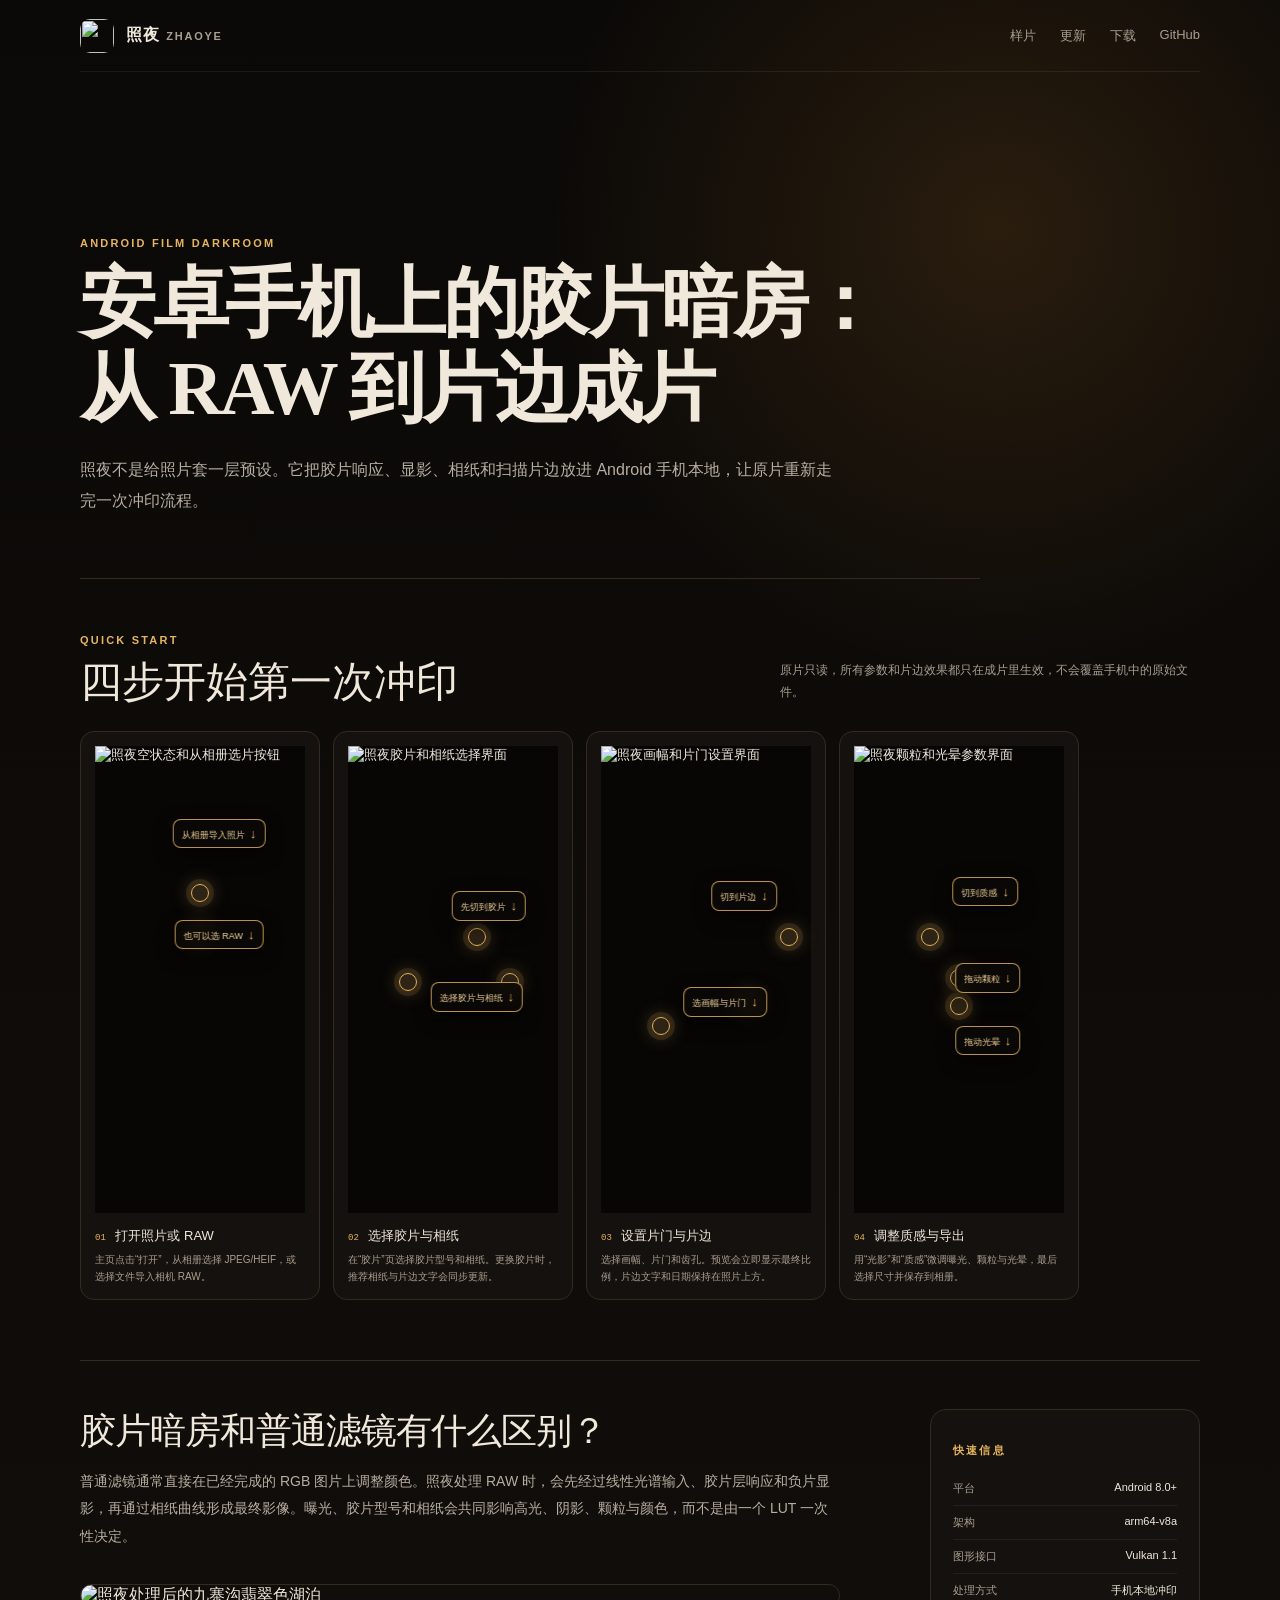
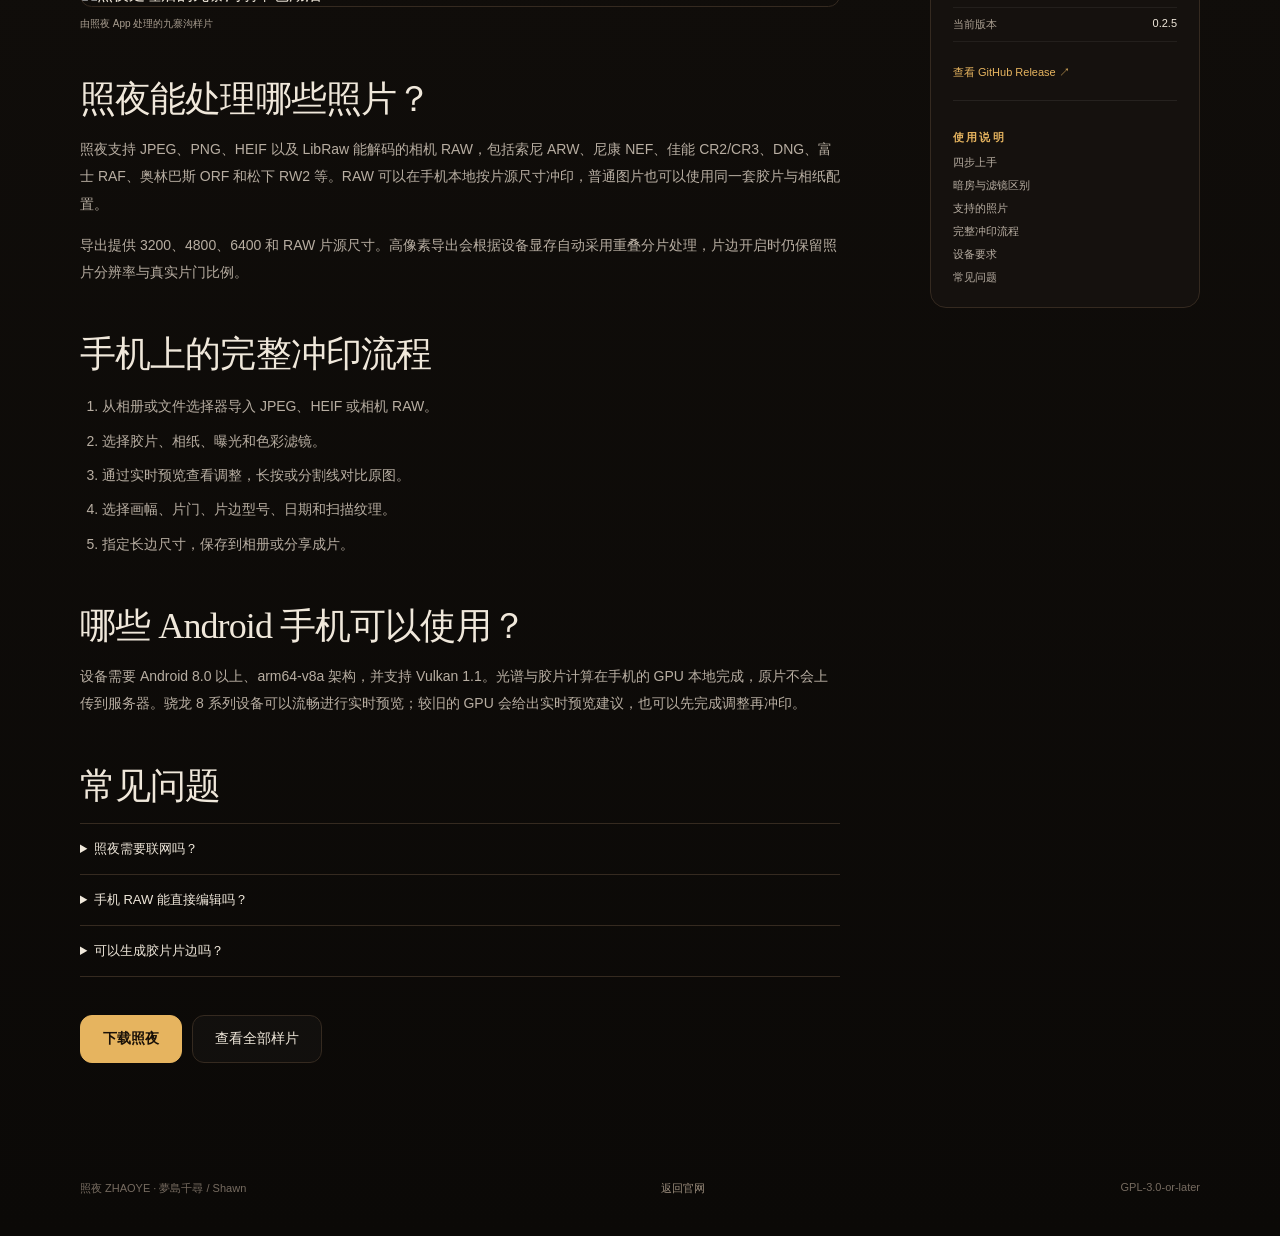
==== commit 17f13f5a: "官网增加使用说明入口与截图箭头导览" ====
--- a/site/zhaoye/guides/android-film-darkroom/index.html
+++ b/site/zhaoye/guides/android-film-darkroom/index.html
@@ -20,7 +20,7 @@
   <link rel="icon" type="image/png" sizes="192x192" href="/favicon-192.png">
   <link rel="apple-touch-icon" sizes="180x180" href="/apple-touch-icon.png">
   <link rel="manifest" href="/site.webmanifest">
-  <link rel="stylesheet" href="../../styles.css?v=20261101-guide">
+  <link rel="stylesheet" href="../../styles.css?v=20261101-guide2">
   <script type="application/ld+json">
     {
       "@context": "https://schema.org",
@@ -71,9 +71,69 @@
       <p>照夜不是给照片套一层预设。它把胶片响应、显影、相纸和扫描片边放进 Android 手机本地，让原片重新走完一次冲印流程。</p>
     </header>
 
+    <section id="quickstart" class="guide-quickstart" aria-labelledby="quickstart-title">
+      <div class="guide-quickstart-head">
+        <div>
+          <p class="eyebrow">QUICK START</p>
+          <h2 id="quickstart-title">四步开始第一次冲印</h2>
+        </div>
+        <p>原片只读，所有参数和片边效果都只在成片里生效，不会覆盖手机中的原始文件。</p>
+      </div>
+      <div class="guide-screens">
+        <a class="guide-screen" href="https://pub-861b9af8d24447979ff0d1f294ffdbcf.r2.dev/a723683c996fa1b69bb586fab5aadc03.jpg" target="_blank" rel="noreferrer">
+          <span class="guide-screen-media">
+            <img src="https://pub-861b9af8d24447979ff0d1f294ffdbcf.r2.dev/a723683c996fa1b69bb586fab5aadc03.jpg" alt="照夜空状态和从相册选片按钮" loading="lazy" decoding="async">
+            <span class="shot-tip" style="left:58%;top:18%" data-arrow="↓">从相册导入照片</span>
+            <span class="shot-tip" style="left:58%;top:39%" data-arrow="↓">也可以选 RAW</span>
+            <i class="shot-hotspot" style="left:50%;top:33.5%"></i>
+            <i class="shot-hotspot" style="left:50%;top:42%"></i>
+          </span>
+          <span><b>01</b> 打开照片或 RAW</span>
+          <small>主页点击“打开”，从相册选择 JPEG/HEIF，或选择文件导入相机 RAW。</small>
+        </a>
+        <a class="guide-screen" href="https://pub-861b9af8d24447979ff0d1f294ffdbcf.r2.dev/d25623a5f2b85aff9bf698028ab63eb5.jpg" target="_blank" rel="noreferrer">
+          <span class="guide-screen-media">
+            <img src="https://pub-861b9af8d24447979ff0d1f294ffdbcf.r2.dev/d25623a5f2b85aff9bf698028ab63eb5.jpg" alt="照夜胶片和相纸选择界面" loading="lazy" decoding="async">
+            <span class="shot-tip" style="left:65%;top:33%" data-arrow="↓">先切到胶片</span>
+            <span class="shot-tip" style="left:60%;top:52%" data-arrow="↓">选择胶片与相纸</span>
+            <i class="shot-hotspot" style="left:60%;top:42.5%"></i>
+            <i class="shot-hotspot" style="left:31%;top:52%"></i>
+            <i class="shot-hotspot" style="left:74%;top:52%"></i>
+          </span>
+          <span><b>02</b> 选择胶片与相纸</span>
+          <small>在“胶片”页选择胶片型号和相纸。更换胶片时，推荐相纸与片边文字会同步更新。</small>
+        </a>
+        <a class="guide-screen" href="https://pub-861b9af8d24447979ff0d1f294ffdbcf.r2.dev/7f7bf5031c03569edad9ee1d969f6c25.jpg" target="_blank" rel="noreferrer">
+          <span class="guide-screen-media">
+            <img src="https://pub-861b9af8d24447979ff0d1f294ffdbcf.r2.dev/7f7bf5031c03569edad9ee1d969f6c25.jpg" alt="照夜画幅和片门设置界面" loading="lazy" decoding="async">
+            <span class="shot-tip" style="left:66%;top:31%" data-arrow="↓">切到片边</span>
+            <span class="shot-tip" style="left:58%;top:53%" data-arrow="↓">选画幅与片门</span>
+            <i class="shot-hotspot" style="left:85%;top:42.5%"></i>
+            <i class="shot-hotspot" style="left:68%;top:56%"></i>
+            <i class="shot-hotspot" style="left:31%;top:61%"></i>
+          </span>
+          <span><b>03</b> 设置片门与片边</span>
+          <small>选择画幅、片门和齿孔。预览会立即显示最终比例，片边文字和日期保持在照片上方。</small>
+        </a>
+        <a class="guide-screen" href="https://pub-861b9af8d24447979ff0d1f294ffdbcf.r2.dev/c347c9906742646083a9dc6765b4e8cb.jpg" target="_blank" rel="noreferrer">
+          <span class="guide-screen-media">
+            <img src="https://pub-861b9af8d24447979ff0d1f294ffdbcf.r2.dev/c347c9906742646083a9dc6765b4e8cb.jpg" alt="照夜颗粒和光晕参数界面" loading="lazy" decoding="async">
+            <span class="shot-tip" style="left:61%;top:30%" data-arrow="↓">切到质感</span>
+            <span class="shot-tip" style="left:62%;top:48%" data-arrow="↓">拖动颗粒</span>
+            <span class="shot-tip" style="left:62%;top:61%" data-arrow="↓">拖动光晕</span>
+            <i class="shot-hotspot" style="left:38%;top:42.5%"></i>
+            <i class="shot-hotspot" style="left:50%;top:51%"></i>
+            <i class="shot-hotspot" style="left:50%;top:57%"></i>
+          </span>
+          <span><b>04</b> 调整质感与导出</span>
+          <small>用“光影”和“质感”微调曝光、颗粒与光晕，最后选择尺寸并保存到相册。</small>
+        </a>
+      </div>
+    </section>
+
     <div class="guide-layout">
       <article class="guide-article">
-        <h2>胶片暗房和普通滤镜有什么区别？</h2>
+        <h2 id="difference">胶片暗房和普通滤镜有什么区别？</h2>
         <p>普通滤镜通常直接在已经完成的 RGB 图片上调整颜色。照夜处理 RAW 时，会先经过线性光谱输入、胶片层响应和负片显影，再通过相纸曲线形成最终影像。曝光、胶片型号和相纸会共同影响高光、阴影、颗粒与颜色，而不是由一个 LUT 一次性决定。</p>
 
         <figure class="guide-figure">
@@ -81,11 +141,11 @@
           <figcaption>由照夜 App 处理的九寨沟样片</figcaption>
         </figure>
 
-        <h2>照夜能处理哪些照片？</h2>
+        <h2 id="formats">照夜能处理哪些照片？</h2>
         <p>照夜支持 JPEG、PNG、HEIF 以及 LibRaw 能解码的相机 RAW，包括索尼 ARW、尼康 NEF、佳能 CR2/CR3、DNG、富士 RAF、奥林巴斯 ORF 和松下 RW2 等。RAW 可以在手机本地按片源尺寸冲印，普通图片也可以使用同一套胶片与相纸配置。</p>
         <p>导出提供 3200、4800、6400 和 RAW 片源尺寸。高像素导出会根据设备显存自动采用重叠分片处理，片边开启时仍保留照片分辨率与真实片门比例。</p>
 
-        <h2>手机上的完整冲印流程</h2>
+        <h2 id="workflow">手机上的完整冲印流程</h2>
         <ol>
           <li>从相册或文件选择器导入 JPEG、HEIF 或相机 RAW。</li>
           <li>选择胶片、相纸、曝光和色彩滤镜。</li>
@@ -94,10 +154,10 @@
           <li>指定长边尺寸，保存到相册或分享成片。</li>
         </ol>
 
-        <h2>哪些 Android 手机可以使用？</h2>
+        <h2 id="devices">哪些 Android 手机可以使用？</h2>
         <p>设备需要 Android 8.0 以上、arm64-v8a 架构，并支持 Vulkan 1.1。光谱与胶片计算在手机的 GPU 本地完成，原片不会上传到服务器。骁龙 8 系列设备可以流畅进行实时预览；较旧的 GPU 会给出实时预览建议，也可以先完成调整再冲印。</p>
 
-        <h2>常见问题</h2>
+        <h2 id="faq">常见问题</h2>
         <div class="guide-faq">
           <details>
             <summary>照夜需要联网吗？</summary>
@@ -129,6 +189,15 @@
           <div><dt>当前版本</dt><dd>0.2.5</dd></div>
         </dl>
         <a href="https://github.com/Shawn-SU-1/zhaoye/releases/latest" rel="noreferrer">查看 GitHub Release ↗</a>
+        <nav class="guide-toc" aria-label="使用说明目录">
+          <p class="eyebrow">使用说明</p>
+          <a href="#quickstart">四步上手</a>
+          <a href="#difference">暗房与滤镜区别</a>
+          <a href="#formats">支持的照片</a>
+          <a href="#workflow">完整冲印流程</a>
+          <a href="#devices">设备要求</a>
+          <a href="#faq">常见问题</a>
+        </nav>
       </aside>
     </div>
   </main>
--- a/site/zhaoye/styles.css
+++ b/site/zhaoye/styles.css
@@ -978,6 +978,123 @@
   font-size: 16px;
   line-height: 1.9;
 }
+.guide-quickstart {
+  padding-block: 44px 48px;
+  border-bottom: 1px solid var(--line);
+}
+.guide-quickstart-head {
+  display: flex;
+  align-items: flex-end;
+  justify-content: space-between;
+  gap: 32px;
+  margin-bottom: 24px;
+}
+.guide-quickstart-head h2 {
+  margin: 8px 0 0;
+  font: 500 clamp(27px, 4vw, 42px)/1.2 "Noto Serif SC", serif;
+}
+.guide-quickstart-head > p {
+  max-width: 420px;
+  margin: 0 0 4px;
+  color: var(--faint);
+  font-size: 12px;
+  line-height: 1.8;
+}
+.guide-screens {
+  display: flex;
+  gap: 13px;
+  padding-bottom: 12px;
+  overflow-x: auto;
+  overscroll-behavior-inline: contain;
+  scroll-snap-type: x mandatory;
+  scrollbar-width: none;
+}
+.guide-screens::-webkit-scrollbar { display: none; }
+.guide-screen {
+  flex: 0 0 240px;
+  display: flex;
+  flex-direction: column;
+  overflow: hidden;
+  scroll-snap-align: start;
+  border: 1px solid var(--line);
+  border-radius: 14px;
+  background: var(--panel);
+  color: var(--bone);
+  text-decoration: none;
+  transition: border-color .28s ease, transform .32s cubic-bezier(.22,1,.36,1), box-shadow .28s ease;
+}
+.guide-screen-media {
+  position: relative;
+  display: block;
+  overflow: hidden;
+}
+.guide-screen:hover {
+  transform: translateY(-4px);
+  border-color: rgba(230,180,95,.6);
+  box-shadow: 0 18px 42px rgba(0,0,0,.3);
+}
+.guide-screen img {
+  display: block;
+  width: 100%;
+  aspect-ratio: 9 / 20;
+  object-fit: cover;
+  background: #070605;
+}
+.shot-tip {
+  position: absolute;
+  z-index: 3;
+  max-width: 126px;
+  padding: 5px 8px;
+  border: 1px solid rgba(230,180,95,.8);
+  border-radius: 8px;
+  background: rgba(12,9,7,.9);
+  color: #f1d29a;
+  font: 500 9px/1.35 "Noto Sans SC", sans-serif;
+  text-align: center;
+  transform: translateX(-50%);
+  box-shadow: 0 6px 18px rgba(0,0,0,.55);
+  backdrop-filter: blur(6px);
+  pointer-events: none;
+}
+.shot-tip::after {
+  content: attr(data-arrow);
+  margin-left: 5px;
+  color: var(--amber);
+  font-size: 13px;
+}
+.shot-hotspot {
+  position: absolute;
+  z-index: 2;
+  width: 18px;
+  height: 18px;
+  border: 1px solid var(--amber);
+  border-radius: 50%;
+  background: rgba(230,180,95,.18);
+  box-shadow: 0 0 0 5px rgba(230,180,95,.13), 0 0 20px rgba(230,180,95,.45);
+  transform: translate(-50%, -50%);
+  animation: shot-hotspot 1.8s ease-in-out infinite;
+  pointer-events: none;
+}
+@keyframes shot-hotspot {
+  0%, 100% { scale: .88; opacity: .7; }
+  50% { scale: 1.12; opacity: 1; }
+}
+.guide-screen > span {
+  padding: 14px 14px 0;
+  font-size: 13px;
+  font-weight: 500;
+}
+.guide-screen > span b {
+  margin-right: 6px;
+  color: var(--amber);
+  font: 9px/1 ui-monospace, monospace;
+}
+.guide-screen > small {
+  padding: 7px 14px 14px;
+  color: var(--faint);
+  font-size: 10px;
+  line-height: 1.65;
+}
 .guide-layout {
   display: grid;
   grid-template-columns: minmax(0, 1fr) 270px;
@@ -1045,6 +1162,21 @@
 .guide-aside dt { color: var(--faint); }
 .guide-aside dd { color: var(--bone); text-align: right; }
 .guide-aside > a { color: var(--amber); font-size: 11px; text-decoration: none; }
+.guide-toc {
+  display: grid;
+  gap: 8px;
+  margin-top: 20px;
+  padding-top: 18px;
+  border-top: 1px solid rgba(255,255,255,.07);
+}
+.guide-toc .eyebrow { margin-bottom: 2px; }
+.guide-toc a {
+  color: #b8aea2;
+  font-size: 11px;
+  text-decoration: none;
+  transition: color .2s ease, transform .2s ease;
+}
+.guide-toc a:hover { color: var(--amber); transform: translateX(2px); }
 .guide-page footer a { color: #9a8c7c; text-decoration: none; }
 .guide-page footer a:hover { color: var(--amber); }
 
@@ -1097,6 +1229,8 @@
   .features article:nth-child(-n+2) { border-bottom: 1px solid var(--line); }
   .checksum, footer { align-items: flex-start; flex-direction: column; }
   .guide-main { padding-block: 126px 70px; }
+  .guide-quickstart-head { align-items: flex-start; flex-direction: column; gap: 10px; }
+  .guide-quickstart-head > p { max-width: 620px; }
   .guide-layout { grid-template-columns: 1fr; gap: 30px; }
   .guide-aside { position: static; order: -1; }
 }
@@ -1171,6 +1305,7 @@
   .lightbox-prev { left: 8px; }
   .lightbox-next { right: 8px; }
   .lightbox-caption { max-width: calc(100vw - 112px); }
+  .guide-screen { flex-basis: min(74vw, 250px); }
   .film-label { left: 0; }
 }
 
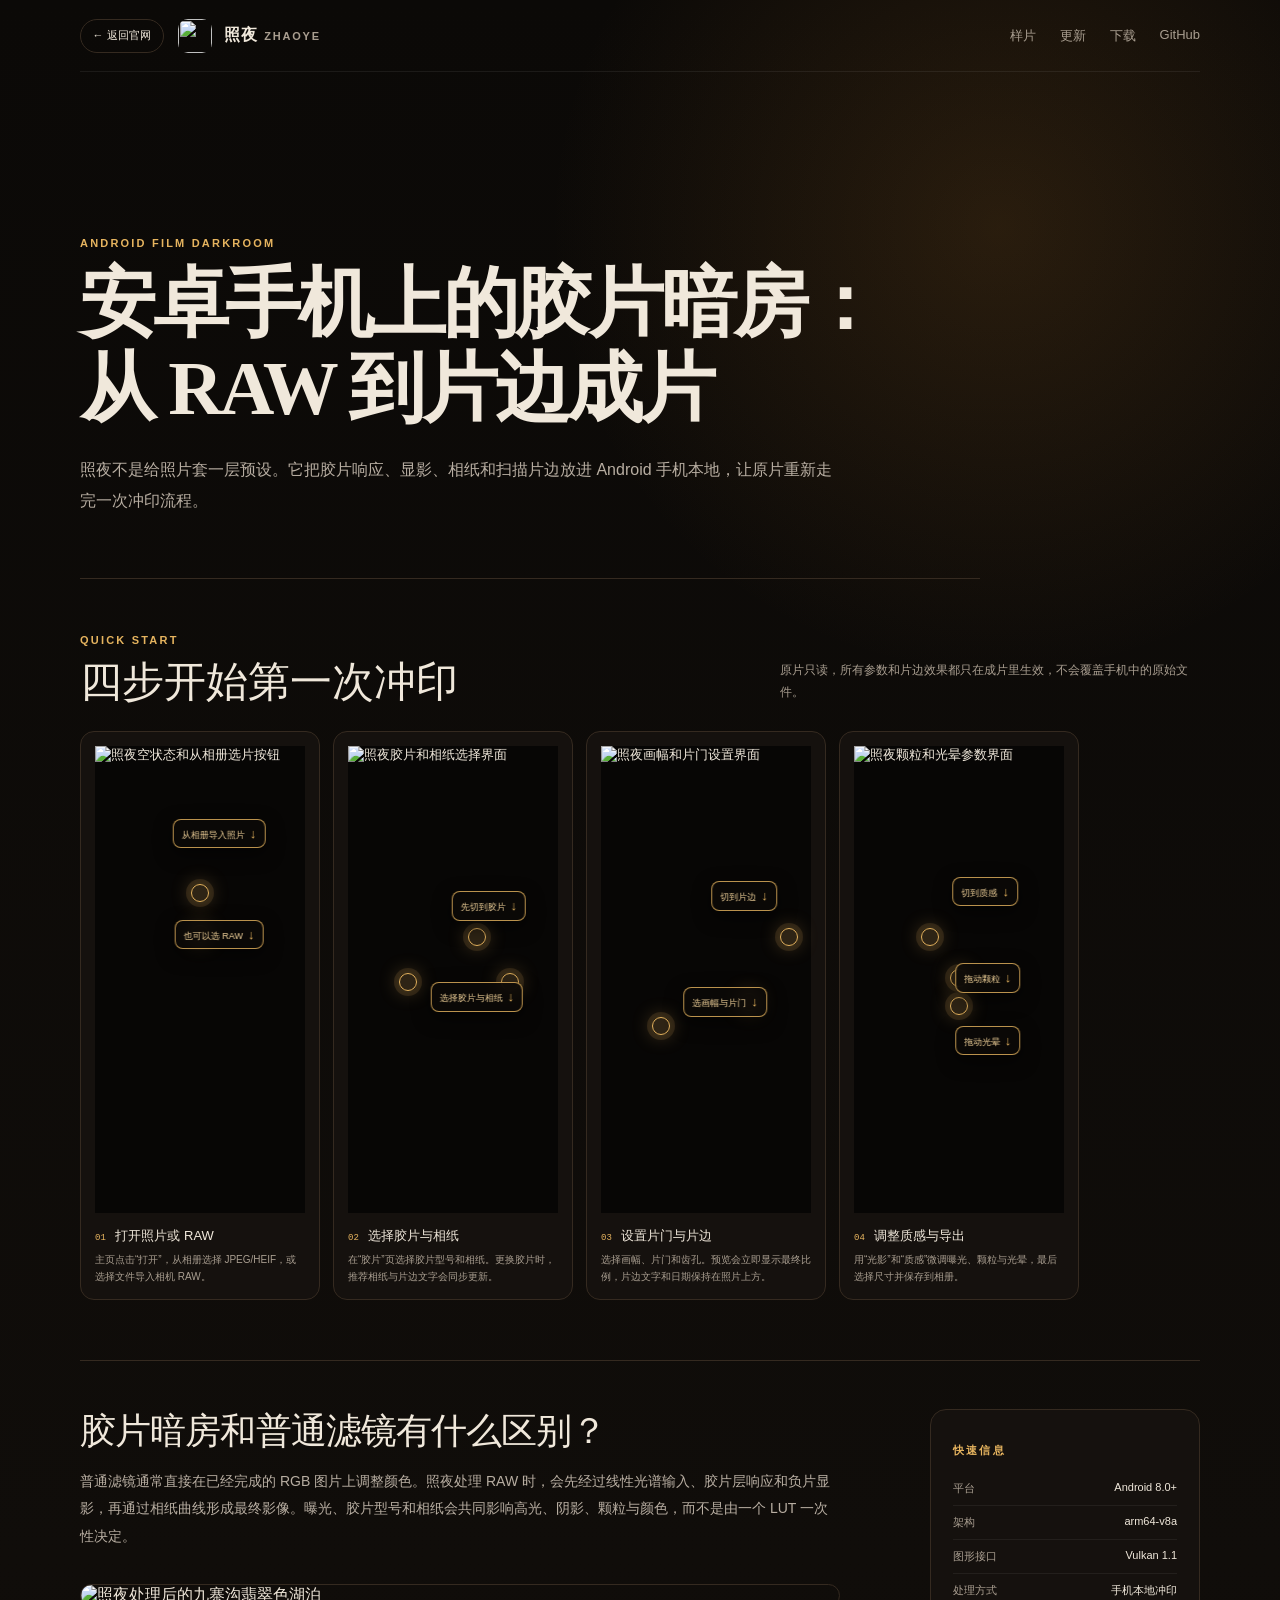
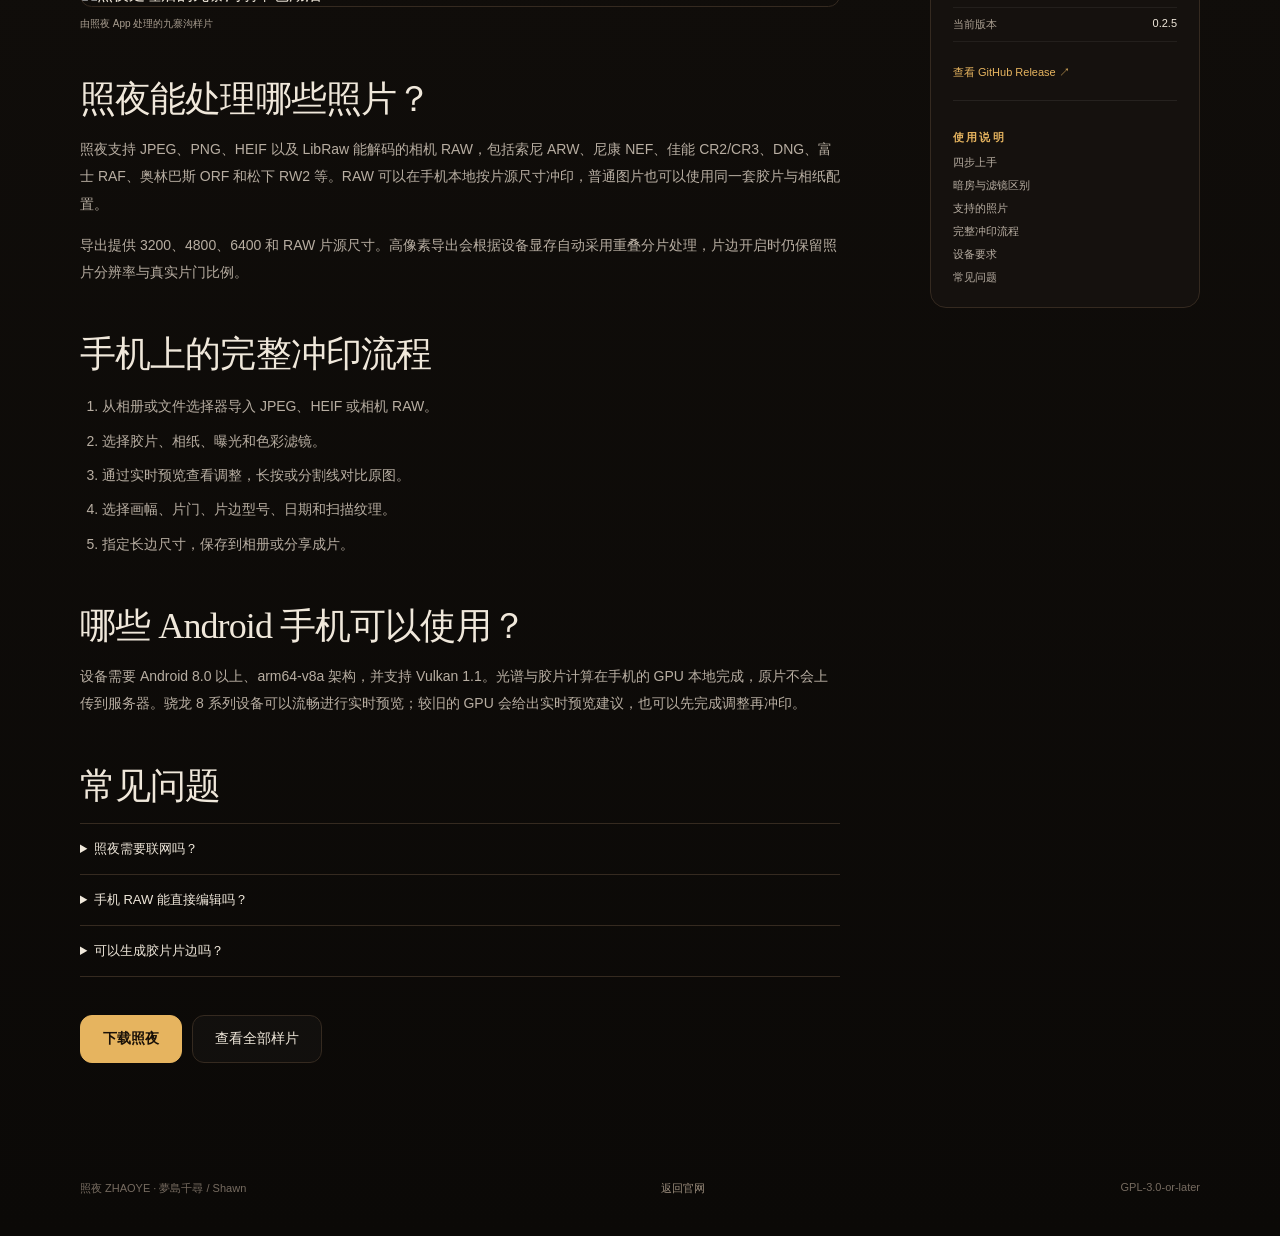
==== commit fa5ec800: "使用说明页补充返回官网按钮" ====
--- a/site/zhaoye/guides/android-film-darkroom/index.html
+++ b/site/zhaoye/guides/android-film-darkroom/index.html
@@ -20,7 +20,7 @@
   <link rel="icon" type="image/png" sizes="192x192" href="/favicon-192.png">
   <link rel="apple-touch-icon" sizes="180x180" href="/apple-touch-icon.png">
   <link rel="manifest" href="/site.webmanifest">
-  <link rel="stylesheet" href="../../styles.css?v=20261101-guide2">
+  <link rel="stylesheet" href="../../styles.css?v=20261101-guide3">
   <script type="application/ld+json">
     {
       "@context": "https://schema.org",
@@ -52,10 +52,13 @@
 </head>
 <body class="guide-page">
   <header class="nav shell">
-    <a class="brand" href="/" aria-label="返回照夜首页">
-      <img src="/favicon-192.png" alt="">
-      <span>照夜 <b>ZHAOYE</b></span>
-    </a>
+    <div class="guide-nav-left">
+      <a class="guide-back" href="/" aria-label="返回照夜官网">← 返回官网</a>
+      <a class="brand" href="/" aria-label="照夜首页">
+        <img src="/favicon-192.png" alt="">
+        <span>照夜 <b>ZHAOYE</b></span>
+      </a>
+    </div>
     <nav>
       <a href="/#gallery">样片</a>
       <a href="/#changes">更新</a>
--- a/site/zhaoye/styles.css
+++ b/site/zhaoye/styles.css
@@ -961,6 +961,28 @@
 .cookie-actions .button { padding-inline: 15px; white-space: nowrap; }
 
 .guide-main { padding-block: 154px 90px; }
+.guide-nav-left {
+  display: flex;
+  align-items: center;
+  gap: 14px;
+}
+.guide-back {
+  display: inline-flex;
+  align-items: center;
+  min-height: 34px;
+  padding: 0 12px;
+  border: 1px solid var(--line);
+  border-radius: 999px;
+  color: var(--bone);
+  font-size: 11px;
+  white-space: nowrap;
+  transition: border-color .2s ease, color .2s ease, background .2s ease;
+}
+.guide-back:hover {
+  border-color: rgba(230,180,95,.62);
+  background: rgba(230,180,95,.07);
+  color: var(--amber);
+}
 .guide-hero {
   max-width: 900px;
   padding-bottom: 46px;
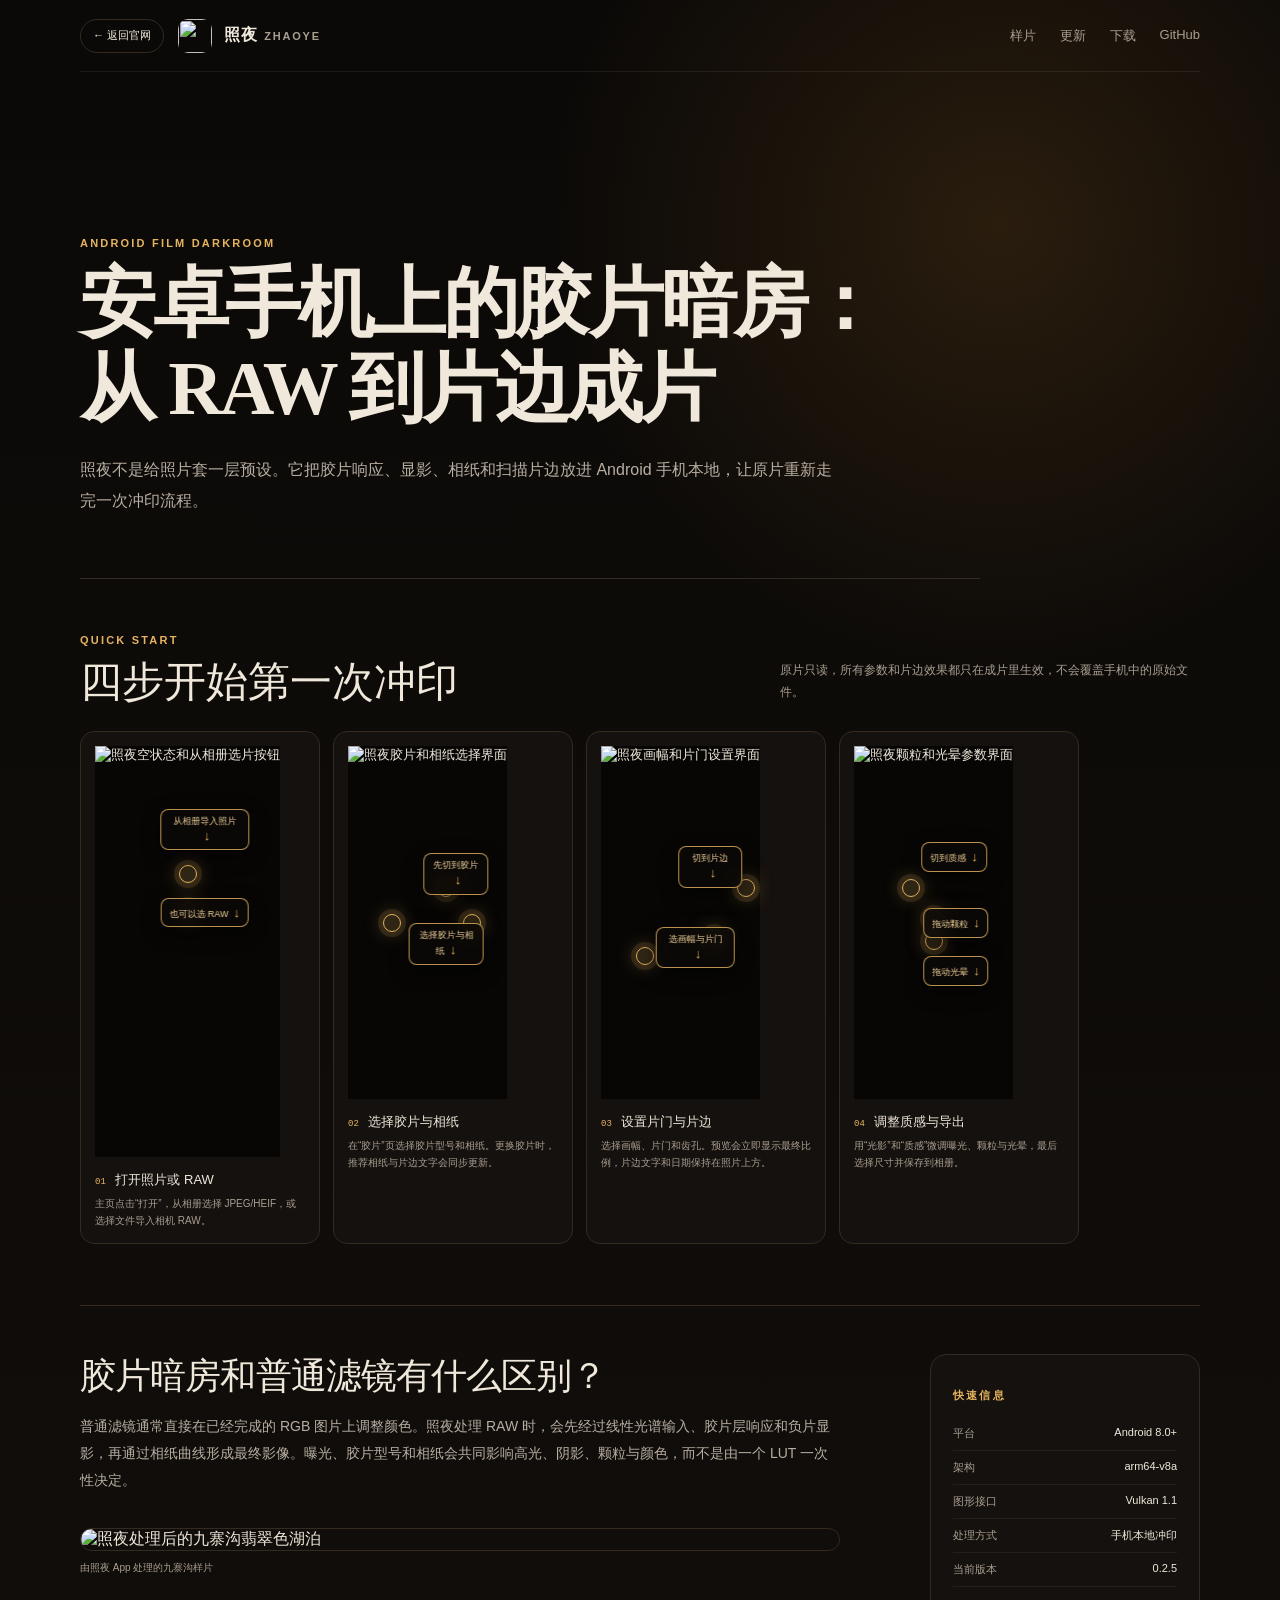
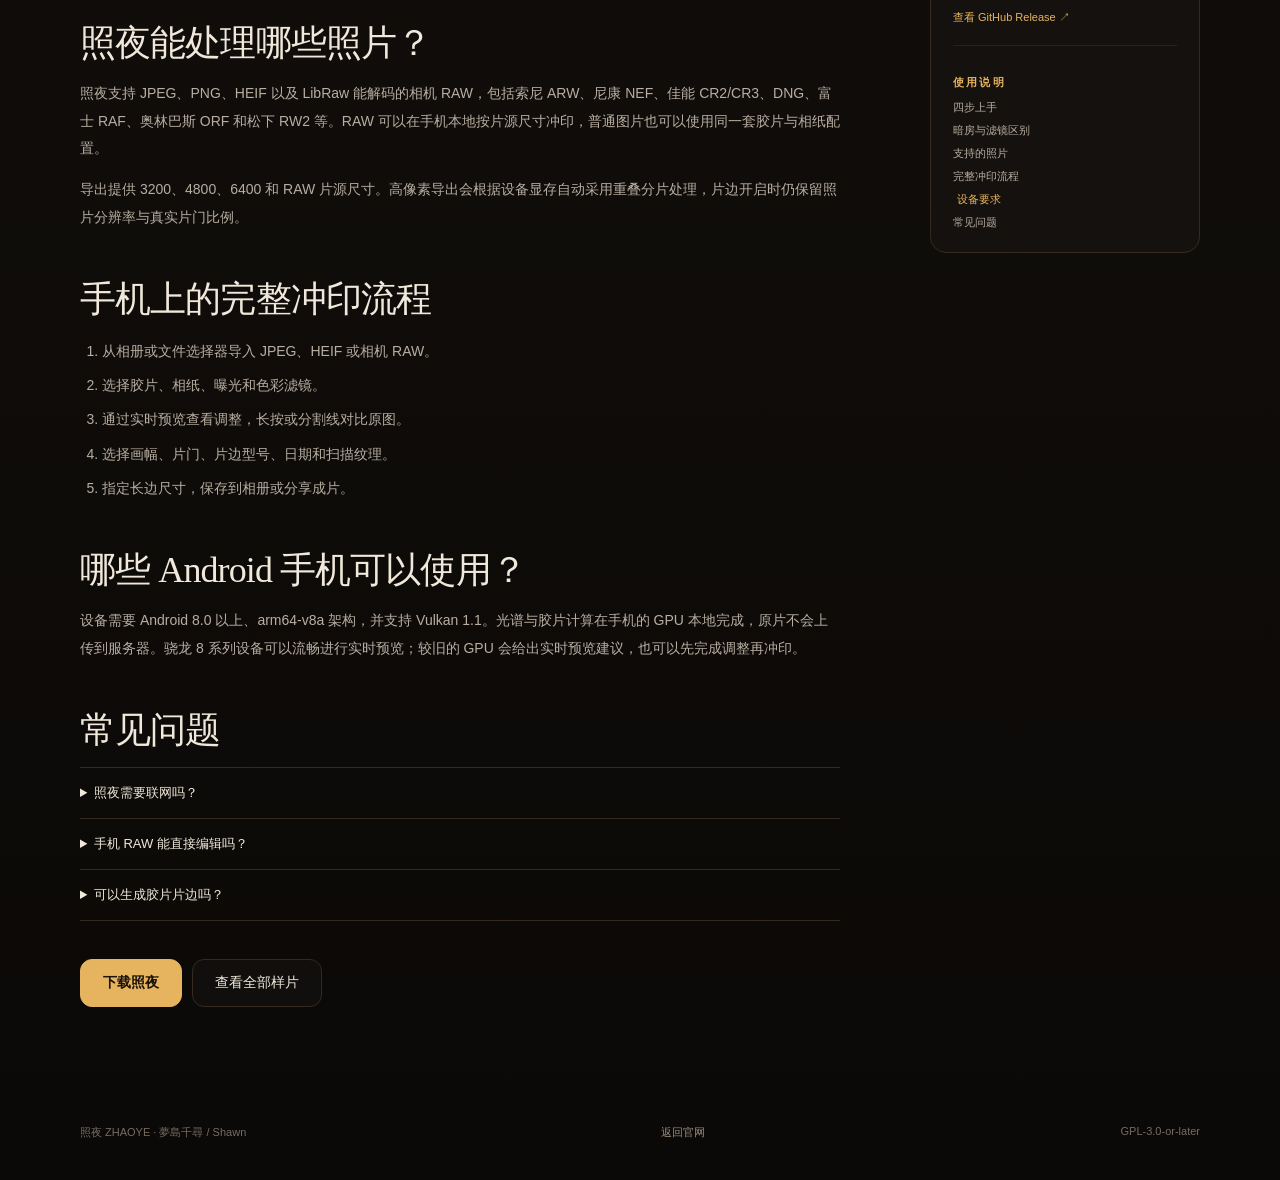
==== commit fc9802af: "使用说明改为站内灯箱并加入滚动动效" ====
--- a/site/zhaoye/guides/android-film-darkroom/index.html
+++ b/site/zhaoye/guides/android-film-darkroom/index.html
@@ -20,7 +20,7 @@
   <link rel="icon" type="image/png" sizes="192x192" href="/favicon-192.png">
   <link rel="apple-touch-icon" sizes="180x180" href="/apple-touch-icon.png">
   <link rel="manifest" href="/site.webmanifest">
-  <link rel="stylesheet" href="../../styles.css?v=20261101-guide3">
+  <link rel="stylesheet" href="../../styles.css?v=20261101-guide6">
   <script type="application/ld+json">
     {
       "@context": "https://schema.org",
@@ -83,7 +83,7 @@
         <p>原片只读，所有参数和片边效果都只在成片里生效，不会覆盖手机中的原始文件。</p>
       </div>
       <div class="guide-screens">
-        <a class="guide-screen" href="https://pub-861b9af8d24447979ff0d1f294ffdbcf.r2.dev/a723683c996fa1b69bb586fab5aadc03.jpg" target="_blank" rel="noreferrer">
+        <button class="guide-screen" type="button" data-full="https://pub-861b9af8d24447979ff0d1f294ffdbcf.r2.dev/a723683c996fa1b69bb586fab5aadc03.jpg" aria-label="放大查看：打开照片或 RAW">
           <span class="guide-screen-media">
             <img src="https://pub-861b9af8d24447979ff0d1f294ffdbcf.r2.dev/a723683c996fa1b69bb586fab5aadc03.jpg" alt="照夜空状态和从相册选片按钮" loading="lazy" decoding="async">
             <span class="shot-tip" style="left:58%;top:18%" data-arrow="↓">从相册导入照片</span>
@@ -93,8 +93,8 @@
           </span>
           <span><b>01</b> 打开照片或 RAW</span>
           <small>主页点击“打开”，从相册选择 JPEG/HEIF，或选择文件导入相机 RAW。</small>
-        </a>
-        <a class="guide-screen" href="https://pub-861b9af8d24447979ff0d1f294ffdbcf.r2.dev/d25623a5f2b85aff9bf698028ab63eb5.jpg" target="_blank" rel="noreferrer">
+        </button>
+        <button class="guide-screen" type="button" data-full="https://pub-861b9af8d24447979ff0d1f294ffdbcf.r2.dev/d25623a5f2b85aff9bf698028ab63eb5.jpg" aria-label="放大查看：选择胶片与相纸">
           <span class="guide-screen-media">
             <img src="https://pub-861b9af8d24447979ff0d1f294ffdbcf.r2.dev/d25623a5f2b85aff9bf698028ab63eb5.jpg" alt="照夜胶片和相纸选择界面" loading="lazy" decoding="async">
             <span class="shot-tip" style="left:65%;top:33%" data-arrow="↓">先切到胶片</span>
@@ -105,8 +105,8 @@
           </span>
           <span><b>02</b> 选择胶片与相纸</span>
           <small>在“胶片”页选择胶片型号和相纸。更换胶片时，推荐相纸与片边文字会同步更新。</small>
-        </a>
-        <a class="guide-screen" href="https://pub-861b9af8d24447979ff0d1f294ffdbcf.r2.dev/7f7bf5031c03569edad9ee1d969f6c25.jpg" target="_blank" rel="noreferrer">
+        </button>
+        <button class="guide-screen" type="button" data-full="https://pub-861b9af8d24447979ff0d1f294ffdbcf.r2.dev/7f7bf5031c03569edad9ee1d969f6c25.jpg" aria-label="放大查看：设置片门与片边">
           <span class="guide-screen-media">
             <img src="https://pub-861b9af8d24447979ff0d1f294ffdbcf.r2.dev/7f7bf5031c03569edad9ee1d969f6c25.jpg" alt="照夜画幅和片门设置界面" loading="lazy" decoding="async">
             <span class="shot-tip" style="left:66%;top:31%" data-arrow="↓">切到片边</span>
@@ -117,8 +117,8 @@
           </span>
           <span><b>03</b> 设置片门与片边</span>
           <small>选择画幅、片门和齿孔。预览会立即显示最终比例，片边文字和日期保持在照片上方。</small>
-        </a>
-        <a class="guide-screen" href="https://pub-861b9af8d24447979ff0d1f294ffdbcf.r2.dev/c347c9906742646083a9dc6765b4e8cb.jpg" target="_blank" rel="noreferrer">
+        </button>
+        <button class="guide-screen" type="button" data-full="https://pub-861b9af8d24447979ff0d1f294ffdbcf.r2.dev/c347c9906742646083a9dc6765b4e8cb.jpg" aria-label="放大查看：调整质感与导出">
           <span class="guide-screen-media">
             <img src="https://pub-861b9af8d24447979ff0d1f294ffdbcf.r2.dev/c347c9906742646083a9dc6765b4e8cb.jpg" alt="照夜颗粒和光晕参数界面" loading="lazy" decoding="async">
             <span class="shot-tip" style="left:61%;top:30%" data-arrow="↓">切到质感</span>
@@ -130,7 +130,7 @@
           </span>
           <span><b>04</b> 调整质感与导出</span>
           <small>用“光影”和“质感”微调曝光、颗粒与光晕，最后选择尺寸并保存到相册。</small>
-        </a>
+        </button>
       </div>
     </section>
 
@@ -210,5 +210,16 @@
     <a href="/">返回官网</a>
     <span>GPL-3.0-or-later</span>
   </footer>
+  <div id="photo-lightbox" class="photo-lightbox" role="dialog" aria-modal="true" aria-label="使用说明截图大图" hidden>
+    <button class="lightbox-close" type="button" aria-label="关闭">×</button>
+    <button class="lightbox-nav lightbox-prev" type="button" aria-label="上一张截图">←</button>
+    <button class="lightbox-nav lightbox-next" type="button" aria-label="下一张截图">→</button>
+    <img id="lightbox-image" src="" alt="">
+    <div class="lightbox-caption">
+      <span id="lightbox-index">01 / 04</span>
+      <b id="lightbox-name"></b>
+    </div>
+  </div>
+  <script src="guide.js?v=20261101-3"></script>
 </body>
 </html>
--- a/site/zhaoye/styles.css
+++ b/site/zhaoye/styles.css
@@ -961,6 +961,30 @@
 .cookie-actions .button { padding-inline: 15px; white-space: nowrap; }
 
 .guide-main { padding-block: 154px 90px; }
+.guide-page .nav::after {
+  content: "";
+  position: absolute;
+  left: 0;
+  bottom: -1px;
+  width: calc(var(--guide-progress, 0) * 100%);
+  height: 1px;
+  background: linear-gradient(90deg, rgba(230,180,95,.18), var(--amber));
+  box-shadow: 0 0 10px rgba(230,180,95,.45);
+  transition: width .08s linear;
+}
+.guide-page .nav::before {
+  inset: 0 0 -28px;
+  border-radius: 0;
+  background: linear-gradient(
+    180deg,
+    rgba(11, 9, 7, .995) 0%,
+    rgba(11, 9, 7, .96) 54%,
+    rgba(11, 9, 7, .72) 76%,
+    rgba(11, 9, 7, 0) 100%
+  );
+  box-shadow: none;
+  backdrop-filter: blur(14px) saturate(1.06);
+}
 .guide-nav-left {
   display: flex;
   align-items: center;
@@ -987,18 +1011,21 @@
   max-width: 900px;
   padding-bottom: 46px;
   border-bottom: 1px solid var(--line);
+  animation: guide-rise .72s cubic-bezier(.22,1,.36,1) both;
 }
 .guide-hero h1 {
   max-width: 850px;
   margin: 12px 0 24px;
   font: 600 clamp(42px, 6vw, 76px)/1.12 "Noto Serif SC", serif;
   letter-spacing: -.045em;
+  animation: guide-rise .78s .08s cubic-bezier(.22,1,.36,1) both;
 }
 .guide-hero > p:last-child {
   max-width: 760px;
   color: #b8aea2;
   font-size: 16px;
   line-height: 1.9;
+  animation: guide-rise .78s .16s cubic-bezier(.22,1,.36,1) both;
 }
 .guide-quickstart {
   padding-block: 44px 48px;
@@ -1036,15 +1063,25 @@
   flex: 0 0 240px;
   display: flex;
   flex-direction: column;
+  width: 240px;
+  padding: 0;
   overflow: hidden;
   scroll-snap-align: start;
   border: 1px solid var(--line);
   border-radius: 14px;
   background: var(--panel);
   color: var(--bone);
+  font: inherit;
+  text-align: left;
   text-decoration: none;
+  cursor: zoom-in;
+  appearance: none;
   transition: border-color .28s ease, transform .32s cubic-bezier(.22,1,.36,1), box-shadow .28s ease;
 }
+.guide-screen:nth-child(1) { animation: guide-card-in .64s .18s cubic-bezier(.22,1,.36,1) both; }
+.guide-screen:nth-child(2) { animation: guide-card-in .64s .26s cubic-bezier(.22,1,.36,1) both; }
+.guide-screen:nth-child(3) { animation: guide-card-in .64s .34s cubic-bezier(.22,1,.36,1) both; }
+.guide-screen:nth-child(4) { animation: guide-card-in .64s .42s cubic-bezier(.22,1,.36,1) both; }
 .guide-screen-media {
   position: relative;
   display: block;
@@ -1054,6 +1091,16 @@
   transform: translateY(-4px);
   border-color: rgba(230,180,95,.6);
   box-shadow: 0 18px 42px rgba(0,0,0,.3);
+}
+.guide-screen:hover .shot-tip {
+  border-color: var(--amber);
+  background: rgba(20,14,9,.97);
+  transform: translateX(-50%) translateY(-2px);
+}
+.guide-screen:hover .shot-hotspot { animation-duration: .9s; }
+.guide-screen:focus-visible {
+  outline: 2px solid var(--amber);
+  outline-offset: 3px;
 }
 .guide-screen img {
   display: block;
@@ -1199,8 +1246,38 @@
   transition: color .2s ease, transform .2s ease;
 }
 .guide-toc a:hover { color: var(--amber); transform: translateX(2px); }
+.guide-toc a.is-active {
+  color: var(--amber);
+  transform: translateX(4px);
+}
 .guide-page footer a { color: #9a8c7c; text-decoration: none; }
 .guide-page footer a:hover { color: var(--amber); }
+
+@keyframes guide-rise {
+  from { opacity: 0; transform: translateY(18px); }
+  to { opacity: 1; transform: translateY(0); }
+}
+@keyframes guide-card-in {
+  from { opacity: 0; transform: translateY(22px) scale(.975); }
+  to { opacity: 1; transform: translateY(0) scale(1); }
+}
+@supports (animation-timeline: view()) {
+  .guide-article > h2,
+  .guide-article > p,
+  .guide-article > ol,
+  .guide-figure,
+  .guide-faq,
+  .guide-actions,
+  .guide-aside {
+    animation: guide-section-in linear both;
+    animation-timeline: view();
+    animation-range: entry 4% cover 20%;
+  }
+}
+@keyframes guide-section-in {
+  from { opacity: .18; transform: translateY(22px); }
+  to { opacity: 1; transform: translateY(0); }
+}
 
 @media (max-width: 820px) {
   .shell { width: min(100% - 28px, 680px); }
@@ -1327,7 +1404,7 @@
   .lightbox-prev { left: 8px; }
   .lightbox-next { right: 8px; }
   .lightbox-caption { max-width: calc(100vw - 112px); }
-  .guide-screen { flex-basis: min(74vw, 250px); }
+  .guide-screen { flex-basis: min(74vw, 250px); width: min(74vw, 250px); }
   .film-label { left: 0; }
 }
 
@@ -1346,4 +1423,14 @@
   }
   .lamp-beam { opacity: .2 !important; transform: rotate(31deg) !important; }
   .hero-title { filter: none !important; text-shadow: none !important; }
-}
+  .guide-hero,
+  .guide-hero h1,
+  .guide-hero > p:last-child,
+  .guide-screen,
+  .guide-article > *,
+  .guide-aside {
+    animation: none !important;
+    opacity: 1 !important;
+    transform: none !important;
+  }
+}
